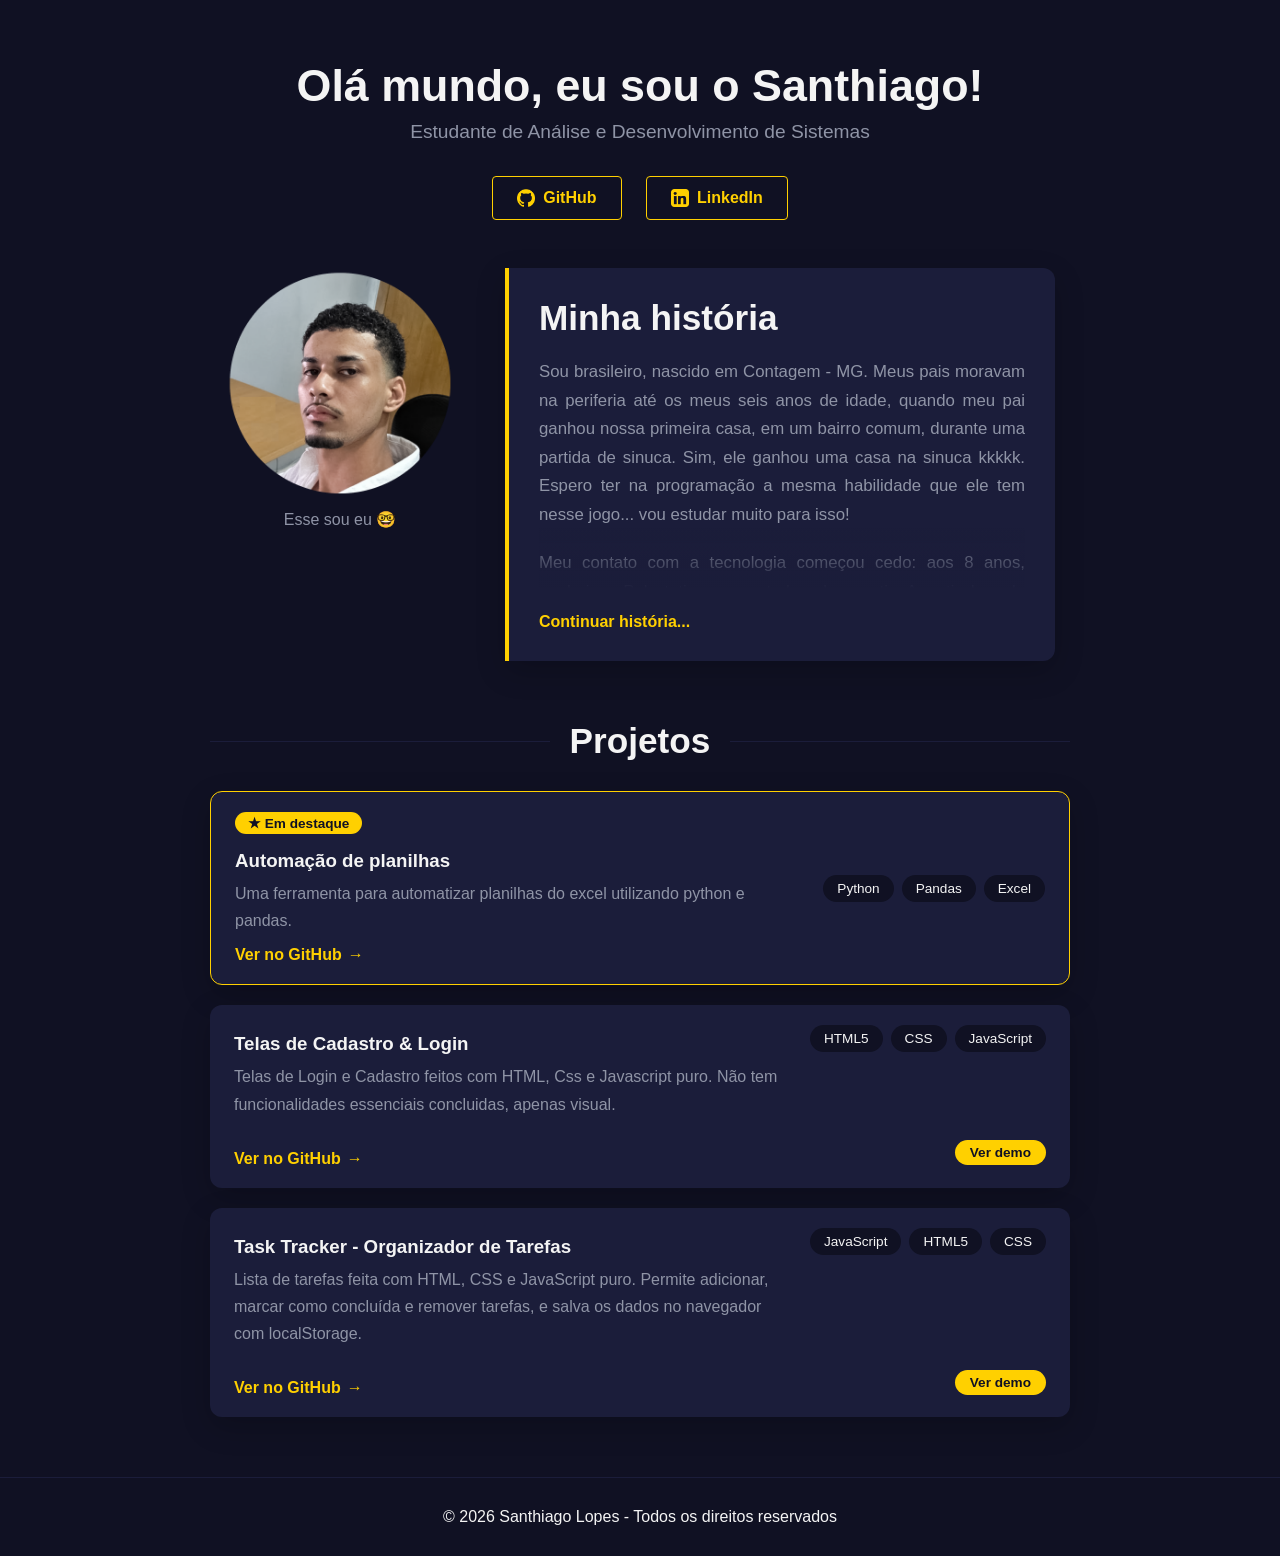
==== index.html @ 69c3c215 "Adição de mais um projeto : 'sistema de cadastro e login'" ====
<!DOCTYPE html>
<html lang="pt-BR">

<head>
  <meta charset="UTF-8">
  <meta name="viewport" content="width=device-width, initial-scale=1.0">
  <link rel="stylesheet" href="assets/css/reset.css">
  <link rel="stylesheet" href="assets/css/style.css">
  <title>Santi | Portfólio</title>
</head>

<body>
  <main>

    <section class="inicio">
      <h1>Olá mundo, eu sou o Santhiago!</h1>
      <p>Estudante de Análise e Desenvolvimento de Sistemas</p>

      <a href="https://github.com/santisantos13" target="_blank" rel="noopener noreferrer">
        <img src="assets/images/logo-github.png" alt="">
        GitHub
      </a>

      <a href="https://www.linkedin.com/in/santsantos/" target="_blank" rel="noopener noreferrer">
        <img src="assets/images/logo-linkedin.png" alt="">
        LinkedIn
      </a>
    </section>

    <section class="paginas">

      <div class="apresentacao revelar zoom">
        <img src="assets/images/foto-perfil.png" alt="Foto de Santhiago" id="foto-perfil">
        <p class="legenda">Esse sou eu 🤓</p>
      </div>

      <div class="historia revelar">
        <h2>Minha história</h2>

        <div class="conteudo-historia" id="conteudoHistoria">
          <p>
            Sou brasileiro, nascido em Contagem - MG. Meus pais moravam na periferia até os meus seis anos de idade,
            quando meu pai ganhou nossa primeira casa, em um bairro comum, durante uma partida de sinuca.
            Sim, ele ganhou uma casa na sinuca kkkkk.
            Espero ter na programação a mesma habilidade que ele tem nesse jogo... vou estudar muito para isso!
          </p>
          <p>
            Meu contato com a tecnologia começou cedo: aos 8 anos, ganhei um Polystation emprestado pelo meu tio.
            A partir daquele momento, os jogos passaram a fazer parte da minha vida, algo que continua até hoje.
          </p>
          <p>
            Aos 12 anos, em 2016, fui indicado para um curso profissionalizante na área de TI, com duração de dois anos.
            Durante o curso, tive um primeiro contato com HTML5, mas foi algo bem breve e não tive tempo de desenvolver
            muita coisa.
            Já no segundo e último ano, conheci o Photoshop e me apaixonei ainda mais pela tecnologia.
            Achava incrível a possibilidade de manipular imagens e transformar completamente uma fotografia.
          </p>
          <p>
            Naquela época, assim como já acontecia havia bastante tempo, nossa família não tinha condições financeiras
            de comprar eletrônicos para usar em casa. Isso acabou dificultando bastante a aplicação prática do que eu
            aprendia no curso, já que nem sempre tinha os recursos necessários para continuar estudando por conta
            própria.
          </p>
          <p>
            Apesar dessas dificuldades, consegui concluir o curso e recebi o certificado de "Profissional de TI".
            Entretanto, não costumo dar tanto peso a esse certificado, justamente porque, como mencionei,
            não tive a oportunidade de colocar em prática boa parte do que havia aprendido.
            Essa realidade permaneceu por pelo menos mais um ano, até 2019, quando completei 15 anos e entrei no ensino
            médio.
          </p>
          <p>
            Alguns meses depois de começar o primeiro ano do ensino médio, comecei a trabalhar em dois estabelecimentos
            do Sr. Maurício, que Deus o tenha: um restaurante e uma padaria, que pertencia ao filho dele.
            Minha rotina era bastante puxada: estudava pela manhã e, à tarde, trabalhava como garçom no restaurante.
            Quando o expediente terminava, seguia para a padaria, onde permanecia até as 21h30.
            Só então voltava para casa para descansar e me preparar para repetir toda aquela rotina no dia seguinte.
          </p>
          <p>
            Depois de ajudar com as contas de casa, guardava todo o dinheiro que sobrava com um objetivo em mente:
            conseguir comprar meu próprio computador. E foi assim, juntando um pouco de cada vez, que em janeiro de 2020
            finalmente consegui realizar esse objetivo. Lembro até hoje das configurações: era um Intel Core i5-2400,
            8 GB de RAM, sem placa de vídeo dedicada e com um HD SATA de apenas 80 GB.
            Pode parecer pouco, mas, para mim, aquilo era como estar no céu!
            Finalmente eu podia assistir a gameplays no YouTube e continuar aprendendo Photoshop,
            agora com a possibilidade de colocar em prática aquilo que tanto gostava.
          </p>
          <p>
            Durante a pandemia, os estabelecimentos onde eu trabalhava fecharam e, por isso, fiquei sem emprego.
            Foi um período bastante difícil financeiramente. Para continuar ajudando com as contas de casa,
            precisei procurar outras alternativas e comecei a fazer alguns bicos como ajudante de pedreiro.
          </p>
          <p>
            Com o fim da pandemia, estava desesperado para conseguir um emprego. Foi então que surgiu a oportunidade
            de trabalhar como Auxiliar de Logística em uma multinacional do setor de alimentos, fabricante de doces e
            biscoitos.
            Permaneci na empresa por aproximadamente dois anos e meio. Foi um período de muito aprendizado, tanto
            profissional
            quanto pessoal, mas também foi quando comecei a ter ainda mais certeza sobre o que realmente queria para
            minha vida:
            trabalhar com tecnologia.
          </p>
          <p>
            Percebi que não consigo ficar estagnado. Tenho a necessidade de estar sempre aprendendo algo novo,
            colocando em prática o que sei e, de alguma forma, compartilhando esse conhecimento com outras pessoas.
            Foi a partir dessa percepção que decidi começar a estudar programação e desenvolvimento de software.
          </p>
          <p>
            Até então, eu não tinha muitas opções. Precisava trabalhar para sobreviver e ajudar nas despesas de casa,
            o que acabava dificultando a possibilidade de dedicar tempo aos estudos e àquilo que realmente gostava.
            Felizmente, as coisas mudaram e hoje tenho mais flexibilidade para conciliar o trabalho com os estudos.
          </p>
          <p>
            Meu principal objetivo atualmente é conseguir ingressar na área de TI, principalmente como desenvolvedor.
            É algo pelo qual venho me esforçando bastante e que pretendo conquistar. Sei que ainda tenho muito a
            aprender,
            mas também sei que estou disposto a fazer o necessário para chegar lá.
          </p>

        </div>

        <button id="botaoExpandir" class="botao-expandir" aria-expanded="false">Continuar história...</button>
      </div>
    </section>

    <section class="projetos">
      <h2 class="titulo-projetos">Projetos</h2>

      <article class="projeto destaque">
        <div class="projeto-texto">
          <span class="selo"><strong>★ Em destaque</strong></span>
          <h3>Automação de planilhas</h3>
          <p>Uma ferramenta para automatizar planilhas do excel
            utilizando python e pandas.</p>
          <div class="projeto-links">
            <a class="botao" href="https://github.com/santisantos13/automacao-planilhas" target="_blank"
              rel="noopener noreferrer">Ver no GitHub</a>
          </div>
        </div>

        <ul class="tecnologias">
          <li>Python</li>
          <li>Pandas</li>
          <li>Excel</li>
        </ul>
      </article>

      <article class="projeto com-demo">
        <div class="projeto-texto">
          <h3>Telas de Cadastro & Login</h3>
          <p>Telas de Login e Cadastro feitos com HTML, Css e Javascript puro.
            Não tem funcionalidades essenciais concluidas, apenas visual.
          </p>
        </div>

        <ul class="tecnologias">
          <li>HTML5</li>
          <li>CSS</li>
          <li>JavaScript</li>
        </ul>

        <div class="projeto-links">
          <a class="botao" href="https://github.com/santisantos13/sistema-cadastro" target="_blank"
            rel="noopener noreferrer">Ver no GitHub</a>
        </div>

        <a class="botao sem-seta" href="https://santisantos13.github.io/sistema-cadastro/cadastro.html" target="_blank"
          rel="noopener noreferrer">Ver demo</a>
      </article>

      <article class="projeto com-demo">
        <div class="projeto-texto">
          <h3>Task Tracker - Organizador de Tarefas</h3>
          <p>Lista de tarefas feita com HTML, CSS e JavaScript puro. Permite adicionar, marcar como concluída e remover
            tarefas, e salva os dados no navegador com localStorage.</p>
        </div>

        <ul class="tecnologias">
          <li>JavaScript</li>
          <li>HTML5</li>
          <li>CSS</li>
        </ul>

        <div class="projeto-links">
          <a class="botao" href="https://github.com/santisantos13/task-tracker-js" target="_blank"
            rel="noopener noreferrer">Ver no GitHub</a>
        </div>

        <a class="botao sem-seta" href="https://santisantos13.github.io/task-tracker-js/" target="_blank"
          rel="noopener noreferrer">Ver demo</a>
      </article>

    </section>


  </main>
  <footer>
    <p>&copy; 2026 Santhiago Lopes - Todos os direitos reservados</p>
  </footer>

  <script src="assets/js/main.js"></script>
</body>

</html>
---- assets/css/style.css ----
/* Definição global das cores do site */
:root {
  --cor-fundo: #101123;
  --cor-card: #1b1d3a;
  --cor-texto-principal: #f4f4f4;
  --cor-texto-secundario: #8f94a6;
  --cor-destaque: #ffd000;
}

html {
  scroll-behavior: smooth;
}

body {
  background-color: var(--cor-fundo);
  color: var(--cor-texto-principal);
  font-family: 'Segoe UI', Tahoma, Geneva, Verdana, sans-serif;
}

/* --- Animação de entrada do topo (ao carregar a página) --- */
@keyframes entrada {
  from {
    opacity: 0;
    transform: translateY(20px);
  }

  to {
    opacity: 1;
    transform: none;
  }
}

@keyframes pulsar {

  0%,
  100% {
    transform: scale(1);
  }

  50% {
    transform: scale(1.06);
  }
}

/* --- Seção de Início (Topo) --- */
.inicio {
  text-align: center;
  padding: 60px 20px 40px 20px;
}

.inicio h1 {
  font-size: 2.8rem;
  margin-bottom: 10px;
  animation: entrada 0.8s ease backwards;
}

.inicio p {
  font-size: 1.2rem;
  color: var(--cor-texto-secundario);
  margin-bottom: 25px;
  animation: entrada 0.8s ease 0.15s backwards;
}

.inicio a {
  display: inline-flex;
  align-items: center;
  justify-content: center;
  gap: 8px;
  margin: 8px 10px;
  padding: 12px 24px;
  border: 1px solid var(--cor-destaque);
  border-radius: 4px;
  color: var(--cor-destaque);
  font-weight: bold;
  text-decoration: none;
  transition: all 0.3s ease;
  animation: entrada 0.8s ease 0.3s backwards;
}

.inicio a img {
  width: auto;
  height: 18px;
}

.inicio a:hover {
  transform: scale(1.05);
}

/* --- Seção de Apresentação (Meio) --- */
.paginas {
  display: flex;
  align-items: center;
  justify-content: center;
  gap: 50px;
  max-width: 900px;
  margin: 0 auto 60px auto;
  padding: 0 20px;
}

.apresentacao {
  display: flex;
  flex-direction: column;
  align-items: center;
  align-self: flex-start;
  position: sticky;
  top: 40px;
}

.apresentacao img {
  width: 230px;
  height: 230px;
  object-fit: cover;
  border-radius: 50%;
  transition: transform 0.3s ease;
}

.apresentacao img:hover {
  transform: scale(1.03);
}

.apresentacao .legenda {
  margin-top: 12px;
  font-size: 1rem;
  color: var(--cor-texto-secundario);
}

/* --- Bloco da História --- */
.historia {
  max-width: 550px;
  padding: 30px;
  background-color: var(--cor-card);
  border-left: 4px solid var(--cor-destaque);
  border-radius: 0 12px 12px 0;
  box-shadow: 0 10px 30px rgba(0, 0, 0, 0.2);
}

.historia h2 {
  margin: 0 0 20px 0;
  color: var(--cor-texto-principal);
  font-size: 2.2rem;
  text-align: left;
}

.historia p {
  margin-bottom: 20px;
  color: var(--cor-texto-secundario);
  font-size: 1.05rem;
  line-height: 1.7;
  text-align: justify;
}

.historia p:last-child {
  margin-bottom: 0;
}

.conteudo-historia {
  position: relative;
  max-height: 230px;
  overflow: hidden;
  transition: max-height 0.5s ease;
}

.conteudo-historia::after {
  content: '';
  position: absolute;
  bottom: 0;
  left: 0;
  width: 100%;
  height: 60px;
  background: linear-gradient(transparent, var(--cor-card));
  pointer-events: none;
  transition: opacity 0.3s ease;
}

.conteudo-historia.expandido::after {
  opacity: 0;
}

.botao-expandir {
  display: inline-block;
  margin-top: 10px;
  padding: 15px 0 0 0;
  background: none;
  border: none;
  color: var(--cor-destaque);
  font-family: inherit;
  font-size: 1rem;
  font-weight: bold;
  cursor: pointer;
  transition: color 0.2s;
}

.botao-expandir:hover {
  color: #fff;
  text-decoration: underline;
}

/* --- Seção Projetos --- */
.projetos {
  max-width: 900px;
  margin: 0 auto 60px auto;
  padding: 0 20px;
}

.titulo-projetos {
  display: flex;
  align-items: center;
  gap: 20px;
  margin-bottom: 30px;
  font-size: 2.2rem;
}

.titulo-projetos::before,
.titulo-projetos::after {
  content: '';
  flex: 1;
  height: 1px;
  background-color: var(--cor-card);
}

.projeto {
  display: flex;
  justify-content: space-between;
  align-items: center;
  gap: 24px;
  margin-bottom: 20px;
  padding: 20px 24px;
  background-color: var(--cor-card);
  border-radius: 12px;
  box-shadow: 0 10px 30px rgba(0, 0, 0, 0.2);
  transition: transform 0.3s ease, box-shadow 0.3s ease;
}

.projeto:hover {
  transform: translateY(-6px);
  box-shadow: 0 16px 40px rgba(0, 0, 0, 0.35);
}


.projeto.destaque {
  border: 1px solid var(--cor-destaque);

}

.projeto-links {
  display: flex;
  gap: 12px;
  margin-top: 12px;
}

.botao {
  font-weight: bold;
}

.selo {
  display: inline-block;
  margin-bottom: 8px;
  padding: 3px 13px;
  background-color: var(--cor-destaque);
  border-radius: 999px;
  color: var(--cor-fundo);
  font-size: 0.85rem;
  animation: pulsar 2.5s ease-in-out infinite;
}

.projeto-texto h3 {
  margin-top: 8px;
  color: var(--cor-texto-principal);
}

.projeto-texto {
  flex: 1;
  min-width: 0;
}

.projeto-texto p {
  margin-top: 8px;
  margin-bottom: 8px;
  color: var(--cor-texto-secundario);
  font-size: 1rem;
  line-height: 1.7;
  text-align: left;
}

.projeto a {
  color: var(--cor-destaque);
  text-decoration: none;
}

.projeto a:hover {
  text-decoration: overline;
}

.projeto a::after {
  content: "→";
  display: inline-block;
  margin-left: 6px;
  transition: transform 0.3s ease;
}

.projeto a:hover::after {
  transform: translateX(4px);
}

.projeto a.sem-seta {
  display: inline-block;
  padding: 5px 15px;
  background-color: var(--cor-destaque);
  border-radius: 999px;
  color: var(--cor-fundo);
  font-size: 0.85rem;
  transition: transform 0.3s ease;
}

.projeto a.sem-seta::after {
  content: none;
}

.projeto a.sem-seta:hover {
  transform: scale(1.05);
  text-decoration: none;
}

.projeto.com-demo {
  display: grid;
  grid-template-columns: 1fr auto;
  grid-template-areas:
    "texto tecnologias"
    "links demo";
  gap: 12px 24px;
  align-items: center;
}

.com-demo .projeto-texto {
  grid-area: texto;
}

.com-demo .tecnologias {
  grid-area: tecnologias;
  align-self: start;
}

.com-demo .projeto-links {
  grid-area: links;
}

.com-demo .sem-seta {
  grid-area: demo;
  justify-self: end;
}

.tecnologias {
  display: flex;
  flex-wrap: wrap;
  justify-content: flex-end;
  gap: 8px;
  flex-shrink: 0;
  max-width: 240px;
  margin: 0;
  padding: 0;
  list-style: none;
}

.tecnologias li {
  padding: 6px 14px;
  background-color: var(--cor-fundo);
  border-radius: 999px;
  font-size: 0.85rem;
  transition: transform 0.2s ease, color 0.2s ease;
}

.tecnologias li:hover {
  transform: translateY(-2px);
  color: var(--cor-destaque);
}

/* --- Animações ao rolar a página --- */
.revelar {
  opacity: 0;
  transform: translateY(40px);
  transition: opacity 0.8s ease, transform 0.8s ease;
}

.revelar.zoom {
  transform: scale(0.8);
}

.revelar.visivel {
  opacity: 1;
  transform: none;
}

/* --- Rodapé --- */
footer {
  text-align: center;
  padding: 30px 20px;
  border-top: 1px solid var(--cor-card);
}

/* --- Versão para celular --- */

@media (max-width: 768px) {
  .paginas {
    flex-direction: column;
    gap: 30px;
  }

  .apresentacao {
    position: static;
    align-self: center;
  }

  .historia {
    width: 100%;
    padding: 20px;
  }

  .historia p {
    text-align: left;
  }

  .projeto {
    flex-direction: column;
    align-items: flex-start;
    gap: 16px;
  }

  .projeto-texto {
    width: 100%;
  }

  .projeto.com-demo {
    grid-template-columns: 1fr auto;
    grid-template-areas:
      "texto texto"
      "links demo"
      "tecnologias tecnologias";
    align-items: center;
    gap: 16px 8px;
  }

  .com-demo .projeto-links {
    margin-top: 0;
    justify-self: flex-start;
  }

  .com-demo .sem-seta {
    align-self: center;
    justify-self: flex-end;
    white-space: nowrap;
  }

  .tecnologias {
    margin-top: 0;
    max-width: none;
    justify-content: flex-start;
  }
}
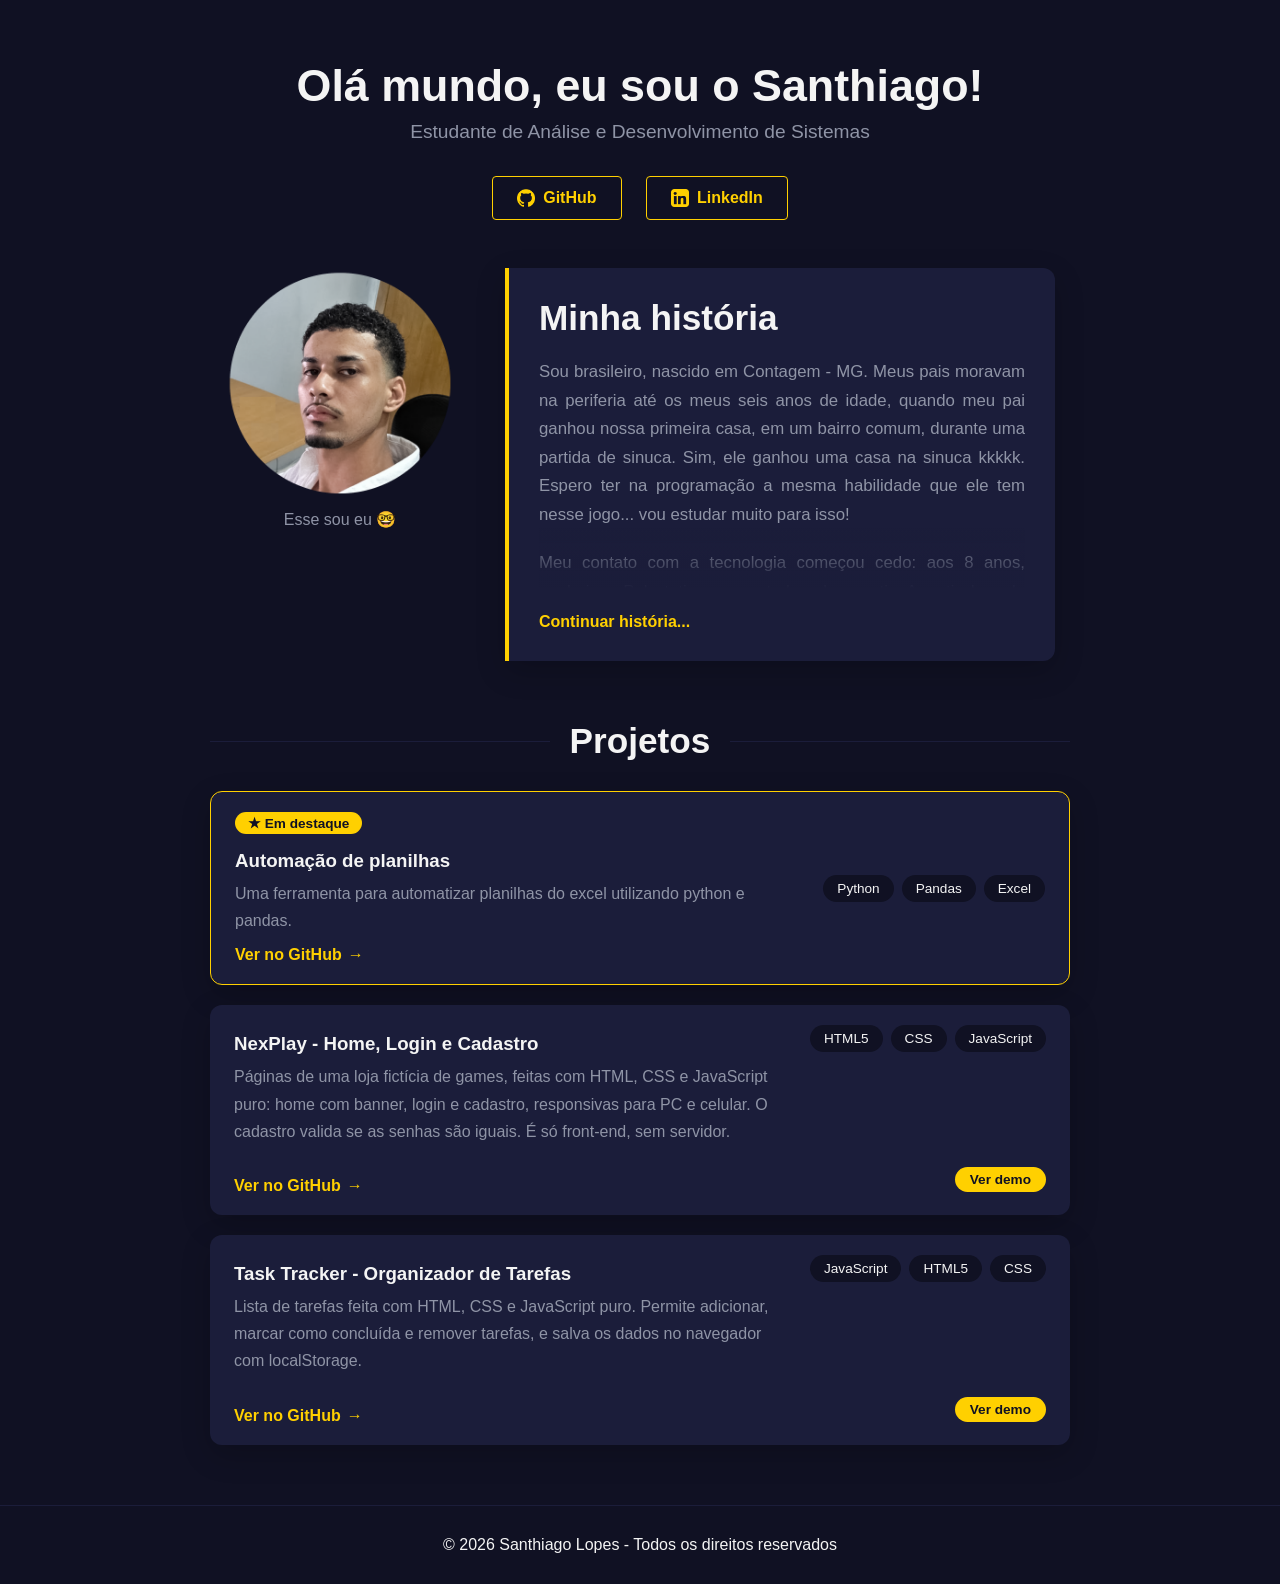
==== commit c02c43b8: "alteração de descrição do projeto nexplay" ====
--- a/index.html
+++ b/index.html
@@ -146,10 +146,10 @@
 
       <article class="projeto com-demo">
         <div class="projeto-texto">
-          <h3>Telas de Cadastro & Login</h3>
-          <p>Telas de Login e Cadastro feitos com HTML, Css e Javascript puro.
-            Não tem funcionalidades essenciais concluidas, apenas visual.
-          </p>
+          <h3>NexPlay - Home, Login e Cadastro</h3>
+          <p>Páginas de uma loja fictícia de games, feitas com HTML, CSS e JavaScript puro: home com banner, login e
+            cadastro, responsivas para PC e celular. O cadastro valida se as senhas são iguais. É só front-end, sem
+            servidor.</p>
         </div>
 
         <ul class="tecnologias">
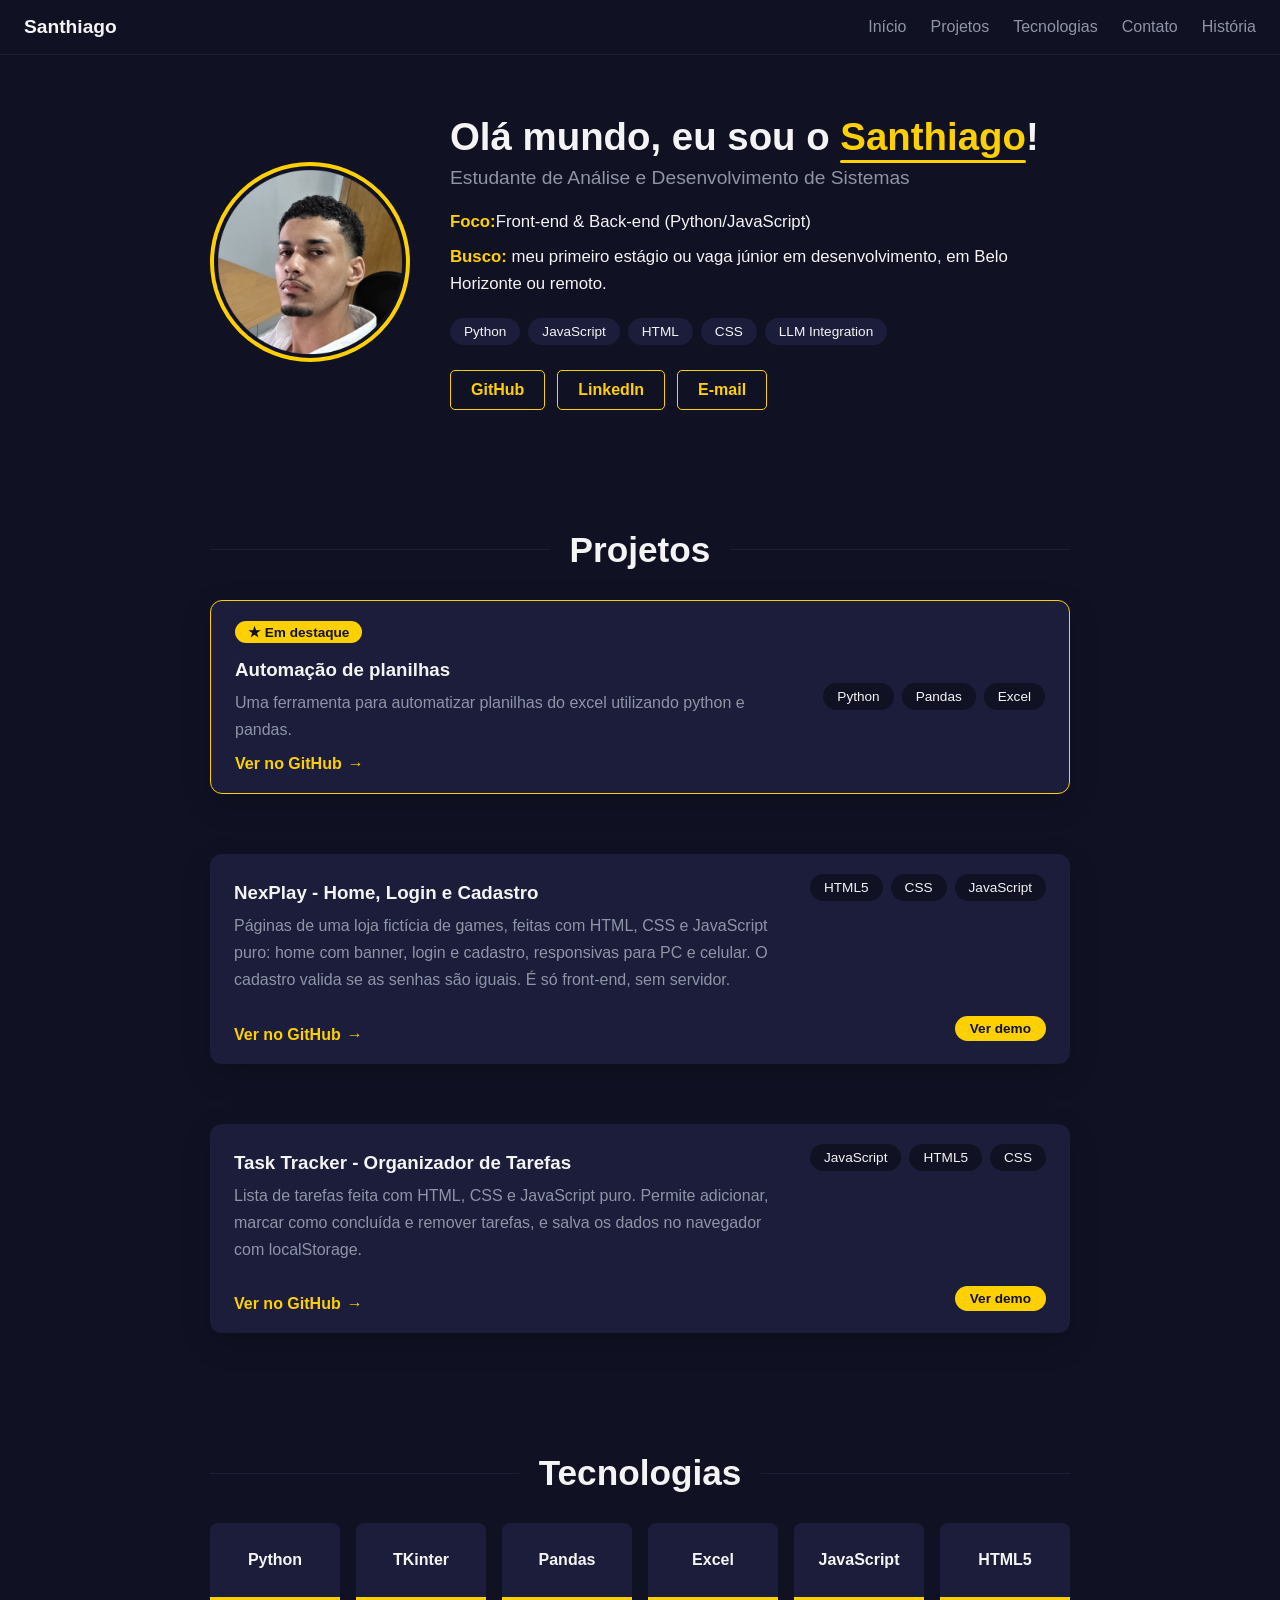
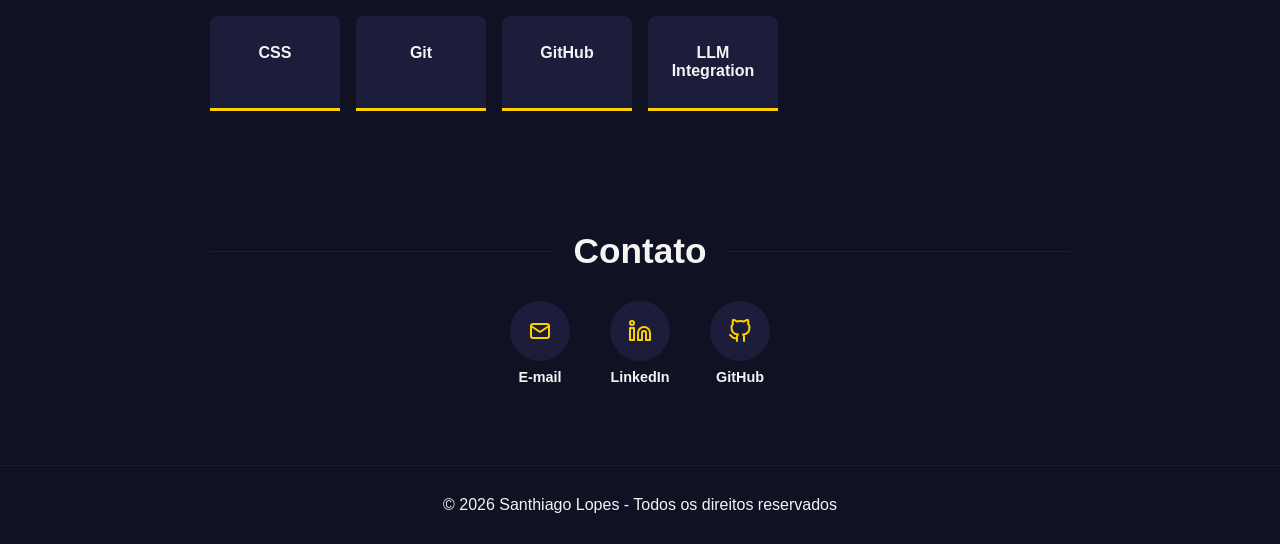
==== commit 33adca6f: "Nova organização" ====
--- a/index.html
+++ b/index.html
@@ -10,189 +10,196 @@
 </head>
 
 <body>
+
+  <header class="menu">
+    <a href="#inicio" class="menu-logo">Santhiago</a>
+
+    <nav class="menu-links">
+      <a href="#inicio">Início</a>
+      <a href="#projetos">Projetos</a>
+      <a href="#tecnologias">Tecnologias</a>
+      <a href="#contato">Contato</a>
+      <a href="historia.html">História</a>
+    </nav>
+  </header>
+
   <main>
 
-    <section class="inicio">
-      <h1>Olá mundo, eu sou o Santhiago!</h1>
-      <p>Estudante de Análise e Desenvolvimento de Sistemas</p>
-
-      <a href="https://github.com/santisantos13" target="_blank" rel="noopener noreferrer">
-        <img src="assets/images/logo-github.png" alt="">
-        GitHub
-      </a>
-
-      <a href="https://www.linkedin.com/in/santsantos/" target="_blank" rel="noopener noreferrer">
-        <img src="assets/images/logo-linkedin.png" alt="">
-        LinkedIn
-      </a>
-    </section>
-
-    <section class="paginas">
-
-      <div class="apresentacao revelar zoom">
-        <img src="assets/images/foto-perfil.png" alt="Foto de Santhiago" id="foto-perfil">
-        <p class="legenda">Esse sou eu 🤓</p>
-      </div>
-
-      <div class="historia revelar">
-        <h2>Minha história</h2>
-
-        <div class="conteudo-historia" id="conteudoHistoria">
-          <p>
-            Sou brasileiro, nascido em Contagem - MG. Meus pais moravam na periferia até os meus seis anos de idade,
-            quando meu pai ganhou nossa primeira casa, em um bairro comum, durante uma partida de sinuca.
-            Sim, ele ganhou uma casa na sinuca kkkkk.
-            Espero ter na programação a mesma habilidade que ele tem nesse jogo... vou estudar muito para isso!
-          </p>
-          <p>
-            Meu contato com a tecnologia começou cedo: aos 8 anos, ganhei um Polystation emprestado pelo meu tio.
-            A partir daquele momento, os jogos passaram a fazer parte da minha vida, algo que continua até hoje.
-          </p>
-          <p>
-            Aos 12 anos, em 2016, fui indicado para um curso profissionalizante na área de TI, com duração de dois anos.
-            Durante o curso, tive um primeiro contato com HTML5, mas foi algo bem breve e não tive tempo de desenvolver
-            muita coisa.
-            Já no segundo e último ano, conheci o Photoshop e me apaixonei ainda mais pela tecnologia.
-            Achava incrível a possibilidade de manipular imagens e transformar completamente uma fotografia.
-          </p>
-          <p>
-            Naquela época, assim como já acontecia havia bastante tempo, nossa família não tinha condições financeiras
-            de comprar eletrônicos para usar em casa. Isso acabou dificultando bastante a aplicação prática do que eu
-            aprendia no curso, já que nem sempre tinha os recursos necessários para continuar estudando por conta
-            própria.
-          </p>
-          <p>
-            Apesar dessas dificuldades, consegui concluir o curso e recebi o certificado de "Profissional de TI".
-            Entretanto, não costumo dar tanto peso a esse certificado, justamente porque, como mencionei,
-            não tive a oportunidade de colocar em prática boa parte do que havia aprendido.
-            Essa realidade permaneceu por pelo menos mais um ano, até 2019, quando completei 15 anos e entrei no ensino
-            médio.
-          </p>
-          <p>
-            Alguns meses depois de começar o primeiro ano do ensino médio, comecei a trabalhar em dois estabelecimentos
-            do Sr. Maurício, que Deus o tenha: um restaurante e uma padaria, que pertencia ao filho dele.
-            Minha rotina era bastante puxada: estudava pela manhã e, à tarde, trabalhava como garçom no restaurante.
-            Quando o expediente terminava, seguia para a padaria, onde permanecia até as 21h30.
-            Só então voltava para casa para descansar e me preparar para repetir toda aquela rotina no dia seguinte.
-          </p>
-          <p>
-            Depois de ajudar com as contas de casa, guardava todo o dinheiro que sobrava com um objetivo em mente:
-            conseguir comprar meu próprio computador. E foi assim, juntando um pouco de cada vez, que em janeiro de 2020
-            finalmente consegui realizar esse objetivo. Lembro até hoje das configurações: era um Intel Core i5-2400,
-            8 GB de RAM, sem placa de vídeo dedicada e com um HD SATA de apenas 80 GB.
-            Pode parecer pouco, mas, para mim, aquilo era como estar no céu!
-            Finalmente eu podia assistir a gameplays no YouTube e continuar aprendendo Photoshop,
-            agora com a possibilidade de colocar em prática aquilo que tanto gostava.
-          </p>
-          <p>
-            Durante a pandemia, os estabelecimentos onde eu trabalhava fecharam e, por isso, fiquei sem emprego.
-            Foi um período bastante difícil financeiramente. Para continuar ajudando com as contas de casa,
-            precisei procurar outras alternativas e comecei a fazer alguns bicos como ajudante de pedreiro.
-          </p>
-          <p>
-            Com o fim da pandemia, estava desesperado para conseguir um emprego. Foi então que surgiu a oportunidade
-            de trabalhar como Auxiliar de Logística em uma multinacional do setor de alimentos, fabricante de doces e
-            biscoitos.
-            Permaneci na empresa por aproximadamente dois anos e meio. Foi um período de muito aprendizado, tanto
-            profissional
-            quanto pessoal, mas também foi quando comecei a ter ainda mais certeza sobre o que realmente queria para
-            minha vida:
-            trabalhar com tecnologia.
-          </p>
-          <p>
-            Percebi que não consigo ficar estagnado. Tenho a necessidade de estar sempre aprendendo algo novo,
-            colocando em prática o que sei e, de alguma forma, compartilhando esse conhecimento com outras pessoas.
-            Foi a partir dessa percepção que decidi começar a estudar programação e desenvolvimento de software.
-          </p>
-          <p>
-            Até então, eu não tinha muitas opções. Precisava trabalhar para sobreviver e ajudar nas despesas de casa,
-            o que acabava dificultando a possibilidade de dedicar tempo aos estudos e àquilo que realmente gostava.
-            Felizmente, as coisas mudaram e hoje tenho mais flexibilidade para conciliar o trabalho com os estudos.
-          </p>
-          <p>
-            Meu principal objetivo atualmente é conseguir ingressar na área de TI, principalmente como desenvolvedor.
-            É algo pelo qual venho me esforçando bastante e que pretendo conquistar. Sei que ainda tenho muito a
-            aprender,
-            mas também sei que estou disposto a fazer o necessário para chegar lá.
-          </p>
-
+    <section id="inicio" class="topo">
+      <img src="assets/images/foto-perfil.png" alt="Foto de Santhiago" class="topo-foto">
+
+      <div class="topo-texto">
+        <h1>Olá mundo, eu sou o <span class="nome">Santhiago</span>!</h1>
+        <p class="topo-subtitulo">Estudante de Análise e Desenvolvimento de Sistemas</p>
+
+        <div class="topo-resumo">
+          <p><strong>Foco:</strong>Front-end & Back-end (Python/JavaScript)</p>
+          <p><strong>Busco:</strong> meu primeiro estágio ou vaga júnior em desenvolvimento, em Belo Horizonte ou
+            remoto.</p>
         </div>
 
-        <button id="botaoExpandir" class="botao-expandir" aria-expanded="false">Continuar história...</button>
-      </div>
-    </section>
-
-    <section class="projetos">
-      <h2 class="titulo-projetos">Projetos</h2>
-
-      <article class="projeto destaque">
-        <div class="projeto-texto">
-          <span class="selo"><strong>★ Em destaque</strong></span>
-          <h3>Automação de planilhas</h3>
-          <p>Uma ferramenta para automatizar planilhas do excel
-            utilizando python e pandas.</p>
+        <ul class="topo-habilidades">
+          <li>Python</li>
+          <li>JavaScript</li>
+          <li>HTML</li>
+          <li>CSS</li>
+          <li>LLM Integration</li>
+        </ul>
+
+        <div class="topo-botoes">
+          <a href="https://github.com/santisantos13" class="topo-botao" target="_blank" rel="noopener">GitHub</a>
+          <a href="https://www.linkedin.com/in/santsantos" class="topo-botao" target="_blank"
+            rel="noopener">LinkedIn</a>
+          <a href="mailto:santiagosantos2021@gmail.com" class="topo-botao">E-mail</a>
+        </div>
+      </div>
+    </section>
+
+    <!-- PROJETOS -->
+    <section id="projetos" class="projetos">
+      <h2 class="titulo-projetos revelar">Projetos</h2>
+
+      <div class="revelar">
+        <article class="projeto destaque">
+          <div class="projeto-texto">
+            <span class="selo"><strong>★ Em destaque</strong></span>
+            <h3>Automação de planilhas</h3>
+            <p>Uma ferramenta para automatizar planilhas do excel
+              utilizando python e pandas.</p>
+            <div class="projeto-links">
+              <a class="botao" href="https://github.com/santisantos13/automacao-planilhas" target="_blank"
+                rel="noopener noreferrer">Ver no GitHub</a>
+            </div>
+          </div>
+
+          <ul class="tecnologias">
+            <li>Python</li>
+            <li>Pandas</li>
+            <li>Excel</li>
+          </ul>
+        </article>
+      </div>
+
+      <div class="revelar">
+        <article class="projeto com-demo">
+          <div class="projeto-texto">
+            <h3>NexPlay - Home, Login e Cadastro</h3>
+            <p>Páginas de uma loja fictícia de games, feitas com HTML, CSS e JavaScript puro: home com banner, login e
+              cadastro, responsivas para PC e celular. O cadastro valida se as senhas são iguais. É só front-end, sem
+              servidor.</p>
+          </div>
+
+          <ul class="tecnologias">
+            <li>HTML5</li>
+            <li>CSS</li>
+            <li>JavaScript</li>
+          </ul>
+
           <div class="projeto-links">
-            <a class="botao" href="https://github.com/santisantos13/automacao-planilhas" target="_blank"
+            <a class="botao" href="https://github.com/santisantos13/sistema-cadastro" target="_blank"
               rel="noopener noreferrer">Ver no GitHub</a>
           </div>
-        </div>
-
-        <ul class="tecnologias">
-          <li>Python</li>
-          <li>Pandas</li>
-          <li>Excel</li>
-        </ul>
-      </article>
-
-      <article class="projeto com-demo">
-        <div class="projeto-texto">
-          <h3>NexPlay - Home, Login e Cadastro</h3>
-          <p>Páginas de uma loja fictícia de games, feitas com HTML, CSS e JavaScript puro: home com banner, login e
-            cadastro, responsivas para PC e celular. O cadastro valida se as senhas são iguais. É só front-end, sem
-            servidor.</p>
-        </div>
-
-        <ul class="tecnologias">
-          <li>HTML5</li>
-          <li>CSS</li>
-          <li>JavaScript</li>
-        </ul>
-
-        <div class="projeto-links">
-          <a class="botao" href="https://github.com/santisantos13/sistema-cadastro" target="_blank"
-            rel="noopener noreferrer">Ver no GitHub</a>
-        </div>
-
-        <a class="botao sem-seta" href="https://santisantos13.github.io/sistema-cadastro/cadastro.html" target="_blank"
-          rel="noopener noreferrer">Ver demo</a>
-      </article>
-
-      <article class="projeto com-demo">
-        <div class="projeto-texto">
-          <h3>Task Tracker - Organizador de Tarefas</h3>
-          <p>Lista de tarefas feita com HTML, CSS e JavaScript puro. Permite adicionar, marcar como concluída e remover
-            tarefas, e salva os dados no navegador com localStorage.</p>
-        </div>
-
-        <ul class="tecnologias">
-          <li>JavaScript</li>
-          <li>HTML5</li>
-          <li>CSS</li>
-        </ul>
-
-        <div class="projeto-links">
-          <a class="botao" href="https://github.com/santisantos13/task-tracker-js" target="_blank"
-            rel="noopener noreferrer">Ver no GitHub</a>
-        </div>
-
-        <a class="botao sem-seta" href="https://santisantos13.github.io/task-tracker-js/" target="_blank"
-          rel="noopener noreferrer">Ver demo</a>
-      </article>
-
-    </section>
-
+
+          <a class="botao sem-seta" href="https://santisantos13.github.io/sistema-cadastro/cadastro.html"
+            target="_blank" rel="noopener noreferrer">Ver demo</a>
+        </article>
+      </div>
+
+      <div class="revelar">
+        <article class="projeto com-demo">
+          <div class="projeto-texto">
+            <h3>Task Tracker - Organizador de Tarefas</h3>
+            <p>Lista de tarefas feita com HTML, CSS e JavaScript puro. Permite adicionar, marcar como concluída e
+              remover tarefas, e salva os dados no navegador com localStorage.</p>
+          </div>
+
+          <ul class="tecnologias">
+            <li>JavaScript</li>
+            <li>HTML5</li>
+            <li>CSS</li>
+          </ul>
+
+          <div class="projeto-links">
+            <a class="botao" href="https://github.com/santisantos13/task-tracker-js" target="_blank"
+              rel="noopener noreferrer">Ver no GitHub</a>
+          </div>
+
+          <a class="botao sem-seta" href="https://santisantos13.github.io/task-tracker-js/" target="_blank"
+            rel="noopener noreferrer">Ver demo</a>
+        </article>
+      </div>
+
+    </section>
+
+    <!-- TECNOLOGIAS -->
+    <section id="tecnologias" class="secao-tecnologias">
+      <h2 class="titulo-secao revelar">Tecnologias</h2>
+
+      <ul class="tec-grade revelar">
+        <li>Python</li>
+        <li>TKinter</li>
+        <li>Pandas</li>
+        <li>Excel</li>
+        <li>JavaScript</li>
+        <li>HTML5</li>
+        <li>CSS</li>
+        <li>Git</li>
+        <li>GitHub</li>
+        <li>LLM Integration</li>
+
+      </ul>
+    </section>
+
+    <!-- CONTATO -->
+    <section id="contato" class="secao-contato">
+      <h2 class="titulo-secao revelar">Contato</h2>
+
+      <ul class="contato-lista revelar">
+        <li>
+          <a href="mailto:santiagosantos2021@gmail.com" class="contato-item">
+            <span class="contato-icone">
+              <svg viewBox="0 0 24 24" fill="none" stroke="currentColor" stroke-width="2" stroke-linecap="round"
+                stroke-linejoin="round" aria-hidden="true">
+                <rect x="3" y="5" width="18" height="14" rx="2"></rect>
+                <path d="M3 7l9 6 9-6"></path>
+              </svg>
+            </span>
+            <strong>E-mail</strong>
+          </a>
+        </li>
+
+        <li>
+          <a href="https://www.linkedin.com/in/santsantos" class="contato-item" target="_blank" rel="noopener">
+            <span class="contato-icone">
+              <svg viewBox="0 0 24 24" fill="none" stroke="currentColor" stroke-width="2" stroke-linecap="round"
+                stroke-linejoin="round" aria-hidden="true">
+                <path d="M16 8a6 6 0 0 1 6 6v7h-4v-7a2 2 0 0 0-2-2 2 2 0 0 0-2 2v7h-4v-7a6 6 0 0 1 6-6z"></path>
+                <rect x="2" y="9" width="4" height="12"></rect>
+                <circle cx="4" cy="4" r="2"></circle>
+              </svg>
+            </span>
+            <strong>LinkedIn</strong>
+          </a>
+        </li>
+
+        <li>
+          <a href="https://github.com/santisantos13" class="contato-item" target="_blank" rel="noopener">
+            <span class="contato-icone">
+              <svg viewBox="0 0 24 24" fill="none" stroke="currentColor" stroke-width="2" stroke-linecap="round"
+                stroke-linejoin="round" aria-hidden="true">
+                <path
+                  d="M9 19c-5 1.5-5-2.5-7-3m14 6v-3.87a3.37 3.37 0 0 0-.94-2.61c3.14-.35 6.44-1.54 6.44-7A5.44 5.44 0 0 0 20 4.77 5.07 5.07 0 0 0 19.91 1S18.73.65 16 2.48a13.38 13.38 0 0 0-7 0C6.27.65 5.09 1 5.09 1A5.07 5.07 0 0 0 5 4.77a5.44 5.44 0 0 0-1.5 3.78c0 5.42 3.3 6.61 6.44 7A3.37 3.37 0 0 0 9 18.13V22">
+                </path>
+              </svg>
+            </span>
+            <strong>GitHub</strong>
+          </a>
+        </li>
+      </ul>
+    </section>
 
   </main>
+
   <footer>
     <p>&copy; 2026 Santhiago Lopes - Todos os direitos reservados</p>
   </footer>
--- a/assets/css/style.css
+++ b/assets/css/style.css
@@ -1,4 +1,6 @@
-/* Definição global das cores do site */
+/* ==========================================================
+   CORES E BASE
+   ========================================================== */
 :root {
   --cor-fundo: #101123;
   --cor-card: #1b1d3a;
@@ -17,7 +19,9 @@
   font-family: 'Segoe UI', Tahoma, Geneva, Verdana, sans-serif;
 }
 
-/* --- Animação de entrada do topo (ao carregar a página) --- */
+/* ==========================================================
+   ANIMAÇÕES (keyframes)
+   ========================================================== */
 @keyframes entrada {
   from {
     opacity: 0;
@@ -30,6 +34,28 @@
   }
 }
 
+@keyframes zoom-entrada {
+  from {
+    opacity: 0;
+    transform: scale(0.8);
+  }
+
+  to {
+    opacity: 1;
+    transform: none;
+  }
+}
+
+@keyframes sublinhar {
+  from {
+    transform: scaleX(0);
+  }
+
+  to {
+    transform: scaleX(1);
+  }
+}
+
 @keyframes pulsar {
 
   0%,
@@ -42,167 +68,196 @@
   }
 }
 
-/* --- Seção de Início (Topo) --- */
-.inicio {
-  text-align: center;
-  padding: 60px 20px 40px 20px;
-}
-
-.inicio h1 {
-  font-size: 2.8rem;
-  margin-bottom: 10px;
+/* ==========================================================
+   MENU
+   ========================================================== */
+.menu {
+  position: sticky;
+  top: 0;
+  z-index: 10;
+  display: flex;
+  align-items: center;
+  justify-content: space-between;
+  padding: 16px 24px;
+  background-color: var(--cor-fundo);
+  border-bottom: 1px solid var(--cor-card);
+}
+
+.menu-logo {
+  color: var(--cor-texto-principal);
+  font-size: 1.2rem;
+  font-weight: bold;
+  text-decoration: none;
+}
+
+.menu-links {
+  display: flex;
+  gap: 24px;
+}
+
+.menu-links a {
+  color: var(--cor-texto-secundario);
+  text-decoration: none;
+  transition: color 0.2s ease;
+}
+
+.menu-links a:hover {
+  color: var(--cor-destaque);
+}
+
+/* Faz a rolagem parar antes do menu cobrir o título da seção */
+section[id] {
+  scroll-margin-top: 80px;
+}
+
+@media (max-width: 768px) {
+  .menu {
+    justify-content: center;
+    padding: 12px 16px;
+  }
+
+  .menu-logo {
+    display: none;
+  }
+
+  .menu-links {
+    gap: 12px;
+    font-size: 0.85rem;
+  }
+}
+
+/* ==========================================================
+   TOPO
+   ========================================================== */
+.topo {
+  display: flex;
+  align-items: center;
+  gap: 40px;
+  max-width: 900px;
+  margin: 60px auto 120px;
+  padding: 0 20px;
+}
+
+.topo-foto {
+  width: 200px;
+  height: 200px;
+  border: 4px solid var(--cor-destaque);
+  border-radius: 50%;
+  object-fit: cover;
+  transition: transform 0.3s ease;
+  animation: zoom-entrada 0.8s ease backwards;
+}
+
+.topo-foto:hover {
+  transform: scale(1.03);
+}
+
+.topo-texto h1 {
+  margin: 0 0 8px;
+  font-size: 2.4rem;
+  color: var(--cor-texto-principal);
   animation: entrada 0.8s ease backwards;
 }
 
-.inicio p {
+.nome {
+  position: relative;
+  display: inline-block;
+  color: var(--cor-destaque);
+}
+
+.nome::after {
+  content: '';
+  position: absolute;
+  left: 0;
+  bottom: -4px;
+  width: 100%;
+  height: 3px;
+  background-color: var(--cor-destaque);
+  border-radius: 2px;
+  transform-origin: left;
+  animation: sublinhar 0.8s ease 0.8s backwards;
+}
+
+.topo-subtitulo {
+  margin: 0 0 20px;
   font-size: 1.2rem;
   color: var(--cor-texto-secundario);
-  margin-bottom: 25px;
-  animation: entrada 0.8s ease 0.15s backwards;
-}
-
-.inicio a {
-  display: inline-flex;
-  align-items: center;
-  justify-content: center;
+}
+
+.topo-resumo {
+  margin: 0 0 20px;
+}
+
+.topo-resumo p {
+  margin: 0 0 8px;
+  font-size: 1.05rem;
+  line-height: 1.6;
+  color: var(--cor-texto-principal);
+}
+
+.topo-resumo strong {
+  color: var(--cor-destaque);
+}
+
+.topo-habilidades {
+  list-style: none;
+  margin: 0 0 25px;
+  padding: 0;
+  display: flex;
+  flex-wrap: wrap;
   gap: 8px;
-  margin: 8px 10px;
-  padding: 12px 24px;
+}
+
+.topo-habilidades li {
+  background-color: var(--cor-card);
+  color: var(--cor-texto-principal);
+  font-size: 0.85rem;
+  padding: 6px 14px;
+  border-radius: 999px;
+}
+
+.topo-botoes {
+  display: flex;
+  flex-wrap: wrap;
+  gap: 12px;
+}
+
+.topo-botao {
+  color: var(--cor-destaque);
   border: 1px solid var(--cor-destaque);
-  border-radius: 4px;
-  color: var(--cor-destaque);
+  padding: 10px 20px;
+  border-radius: 5px;
+  text-decoration: none;
   font-weight: bold;
-  text-decoration: none;
-  transition: all 0.3s ease;
-  animation: entrada 0.8s ease 0.3s backwards;
-}
-
-.inicio a img {
-  width: auto;
-  height: 18px;
-}
-
-.inicio a:hover {
+  transition: background-color 0.2s ease, transform 0.3s ease;
+}
+
+.topo-botao:hover {
+  background-color: rgba(255, 208, 0, 0.1);
   transform: scale(1.05);
 }
 
-/* --- Seção de Apresentação (Meio) --- */
-.paginas {
-  display: flex;
-  align-items: center;
-  justify-content: center;
-  gap: 50px;
-  max-width: 900px;
-  margin: 0 auto 60px auto;
-  padding: 0 20px;
-}
-
-.apresentacao {
-  display: flex;
-  flex-direction: column;
-  align-items: center;
-  align-self: flex-start;
-  position: sticky;
-  top: 40px;
-}
-
-.apresentacao img {
-  width: 230px;
-  height: 230px;
-  object-fit: cover;
-  border-radius: 50%;
-  transition: transform 0.3s ease;
-}
-
-.apresentacao img:hover {
-  transform: scale(1.03);
-}
-
-.apresentacao .legenda {
-  margin-top: 12px;
-  font-size: 1rem;
-  color: var(--cor-texto-secundario);
-}
-
-/* --- Bloco da História --- */
-.historia {
-  max-width: 550px;
-  padding: 30px;
-  background-color: var(--cor-card);
-  border-left: 4px solid var(--cor-destaque);
-  border-radius: 0 12px 12px 0;
-  box-shadow: 0 10px 30px rgba(0, 0, 0, 0.2);
-}
-
-.historia h2 {
-  margin: 0 0 20px 0;
-  color: var(--cor-texto-principal);
-  font-size: 2.2rem;
-  text-align: left;
-}
-
-.historia p {
-  margin-bottom: 20px;
-  color: var(--cor-texto-secundario);
-  font-size: 1.05rem;
-  line-height: 1.7;
-  text-align: justify;
-}
-
-.historia p:last-child {
-  margin-bottom: 0;
-}
-
-.conteudo-historia {
-  position: relative;
-  max-height: 230px;
-  overflow: hidden;
-  transition: max-height 0.5s ease;
-}
-
-.conteudo-historia::after {
-  content: '';
-  position: absolute;
-  bottom: 0;
-  left: 0;
-  width: 100%;
-  height: 60px;
-  background: linear-gradient(transparent, var(--cor-card));
-  pointer-events: none;
-  transition: opacity 0.3s ease;
-}
-
-.conteudo-historia.expandido::after {
-  opacity: 0;
-}
-
-.botao-expandir {
-  display: inline-block;
-  margin-top: 10px;
-  padding: 15px 0 0 0;
-  background: none;
-  border: none;
-  color: var(--cor-destaque);
-  font-family: inherit;
-  font-size: 1rem;
-  font-weight: bold;
-  cursor: pointer;
-  transition: color 0.2s;
-}
-
-.botao-expandir:hover {
-  color: #fff;
-  text-decoration: underline;
-}
-
-/* --- Seção Projetos --- */
-.projetos {
-  max-width: 900px;
-  margin: 0 auto 60px auto;
-  padding: 0 20px;
-}
-
-.titulo-projetos {
+@media (max-width: 768px) {
+  .topo {
+    flex-direction: column;
+    text-align: center;
+  }
+
+  .topo-texto h1 {
+    font-size: 2rem;
+  }
+
+  .topo-habilidades,
+  .topo-botoes {
+    justify-content: center;
+  }
+}
+
+/* ==========================================================
+   TÍTULO DE SEÇÃO (com as linhas dos lados)
+   ========================================================== */
+.titulo-projetos,
+.titulo-secao {
   display: flex;
   align-items: center;
   gap: 20px;
@@ -211,19 +266,30 @@
 }
 
 .titulo-projetos::before,
-.titulo-projetos::after {
+.titulo-projetos::after,
+.titulo-secao::before,
+.titulo-secao::after {
   content: '';
   flex: 1;
   height: 1px;
   background-color: var(--cor-card);
 }
 
+/* ==========================================================
+   PROJETOS
+   ========================================================== */
+.projetos {
+  max-width: 900px;
+  margin: 0 auto 120px auto;
+  padding: 0 20px;
+}
+
 .projeto {
   display: flex;
   justify-content: space-between;
   align-items: center;
   gap: 24px;
-  margin-bottom: 20px;
+  margin-bottom: 60px;
   padding: 20px 24px;
   background-color: var(--cor-card);
   border-radius: 12px;
@@ -236,10 +302,8 @@
   box-shadow: 0 16px 40px rgba(0, 0, 0, 0.35);
 }
 
-
 .projeto.destaque {
   border: 1px solid var(--cor-destaque);
-
 }
 
 .projeto-links {
@@ -263,14 +327,14 @@
   animation: pulsar 2.5s ease-in-out infinite;
 }
 
+.projeto-texto {
+  flex: 1;
+  min-width: 0;
+}
+
 .projeto-texto h3 {
   margin-top: 8px;
   color: var(--cor-texto-principal);
-}
-
-.projeto-texto {
-  flex: 1;
-  min-width: 0;
 }
 
 .projeto-texto p {
@@ -349,6 +413,7 @@
   justify-self: end;
 }
 
+/* Etiquetas de tecnologia dentro dos cards de projeto */
 .tecnologias {
   display: flex;
   flex-wrap: wrap;
@@ -374,51 +439,7 @@
   color: var(--cor-destaque);
 }
 
-/* --- Animações ao rolar a página --- */
-.revelar {
-  opacity: 0;
-  transform: translateY(40px);
-  transition: opacity 0.8s ease, transform 0.8s ease;
-}
-
-.revelar.zoom {
-  transform: scale(0.8);
-}
-
-.revelar.visivel {
-  opacity: 1;
-  transform: none;
-}
-
-/* --- Rodapé --- */
-footer {
-  text-align: center;
-  padding: 30px 20px;
-  border-top: 1px solid var(--cor-card);
-}
-
-/* --- Versão para celular --- */
-
 @media (max-width: 768px) {
-  .paginas {
-    flex-direction: column;
-    gap: 30px;
-  }
-
-  .apresentacao {
-    position: static;
-    align-self: center;
-  }
-
-  .historia {
-    width: 100%;
-    padding: 20px;
-  }
-
-  .historia p {
-    text-align: left;
-  }
-
   .projeto {
     flex-direction: column;
     align-items: flex-start;
@@ -455,4 +476,233 @@
     max-width: none;
     justify-content: flex-start;
   }
+}
+
+/* ==========================================================
+   TECNOLOGIAS
+   ========================================================== */
+.secao-tecnologias {
+  max-width: 900px;
+  margin: 0 auto 120px auto;
+  padding: 0 20px;
+}
+
+.tec-grade {
+  display: grid;
+  grid-template-columns: repeat(auto-fit, minmax(130px, 1fr));
+  gap: 16px;
+  margin: 0;
+  padding: 0;
+  list-style: none;
+}
+
+.tec-grade li {
+  padding: 28px 12px;
+  background-color: var(--cor-card);
+  border-bottom: 3px solid var(--cor-destaque);
+  border-radius: 8px 8px 0 0;
+  font-weight: bold;
+  text-align: center;
+  transition: transform 0.2s ease, color 0.2s ease;
+}
+
+.tec-grade li:hover {
+  transform: translateY(-4px);
+  color: var(--cor-destaque);
+}
+
+/* ==========================================================
+   CONTATO
+   ========================================================== */
+.secao-contato {
+  max-width: 900px;
+  margin: 0 auto 80px auto;
+  padding: 0 20px;
+}
+
+.contato-lista {
+  display: flex;
+  flex-wrap: wrap;
+  justify-content: center;
+  gap: 40px;
+  margin: 0;
+  padding: 0;
+  list-style: none;
+}
+
+.contato-item {
+  display: flex;
+  flex-direction: column;
+  align-items: center;
+  gap: 8px;
+  color: var(--cor-texto-secundario);
+  font-size: 0.9rem;
+  text-decoration: none;
+  transition: color 0.2s ease;
+}
+
+.contato-item strong {
+  color: var(--cor-texto-principal);
+}
+
+.contato-item:hover {
+  color: var(--cor-destaque);
+}
+
+.contato-icone {
+  display: flex;
+  align-items: center;
+  justify-content: center;
+  width: 60px;
+  height: 60px;
+  border-radius: 50%;
+  background-color: var(--cor-card);
+  color: var(--cor-destaque);
+  transition: transform 0.3s ease;
+}
+
+.contato-icone svg {
+  width: 24px;
+  height: 24px;
+}
+
+.contato-item:hover .contato-icone {
+  transform: scale(1.1);
+}
+
+/* ==========================================================
+   PÁGINA DA HISTÓRIA
+   ========================================================== */
+
+.paginas,
+.historia {
+  box-sizing: border-box;
+}
+
+.paginas {
+  display: flex;
+  align-items: center;
+  justify-content: center;
+  gap: 50px;
+  max-width: 900px;
+  margin: 60px auto;
+  padding: 0 20px;
+}
+
+.apresentacao {
+  display: flex;
+  flex-direction: column;
+  align-items: center;
+  align-self: flex-start;
+  position: sticky;
+  top: 100px;
+}
+
+.apresentacao img {
+  width: 230px;
+  height: 230px;
+  object-fit: cover;
+  border-radius: 50%;
+  transition: transform 0.3s ease;
+}
+
+.apresentacao img:hover {
+  transform: scale(1.03);
+}
+
+.apresentacao .legenda {
+  margin-top: 12px;
+  font-size: 1rem;
+  color: var(--cor-texto-secundario);
+}
+
+.historia {
+  max-width: 700px;
+  padding: 30px;
+  background-color: var(--cor-card);
+  border-left: 4px solid var(--cor-destaque);
+  border-radius: 0 12px 12px 0;
+  box-shadow: 0 10px 30px rgba(0, 0, 0, 0.2);
+}
+
+.historia h2 {
+  margin: 0 0 20px 0;
+  color: var(--cor-texto-principal);
+  font-size: 2.2rem;
+  text-align: left;
+}
+
+.historia p {
+  margin-bottom: 20px;
+  color: var(--cor-texto-secundario);
+  font-size: 1.05rem;
+  line-height: 1.7;
+  text-align: justify;
+  overflow-wrap: break-word;
+}
+
+.historia p:last-child {
+  margin-bottom: 0;
+}
+
+@media (max-width: 768px) {
+  .paginas {
+    flex-direction: column;
+    align-items: stretch;
+    gap: 30px;
+    margin: 30px auto;
+  }
+
+  .apresentacao {
+    position: static;
+    align-self: center;
+  }
+
+  .apresentacao img {
+    width: 160px;
+    height: 160px;
+  }
+
+  .historia {
+    max-width: none;
+    width: 100%;
+    padding: 20px;
+  }
+
+  .historia h2 {
+    font-size: 1.8rem;
+  }
+
+  .historia p {
+    font-size: 1rem;
+    line-height: 1.6;
+    text-align: left;
+  }
+}
+
+/* ==========================================================
+   ANIMAÇÃO AO ROLAR A PÁGINA
+   ========================================================== */
+.revelar {
+  opacity: 0;
+  transform: translateY(40px);
+  transition: opacity 0.8s ease, transform 0.8s ease;
+}
+
+.revelar.zoom {
+  transform: scale(0.8);
+}
+
+.revelar.visivel {
+  opacity: 1;
+  transform: none;
+}
+
+/* ==========================================================
+   RODAPÉ
+   ========================================================== */
+footer {
+  text-align: center;
+  padding: 30px 20px;
+  border-top: 1px solid var(--cor-card);
 }
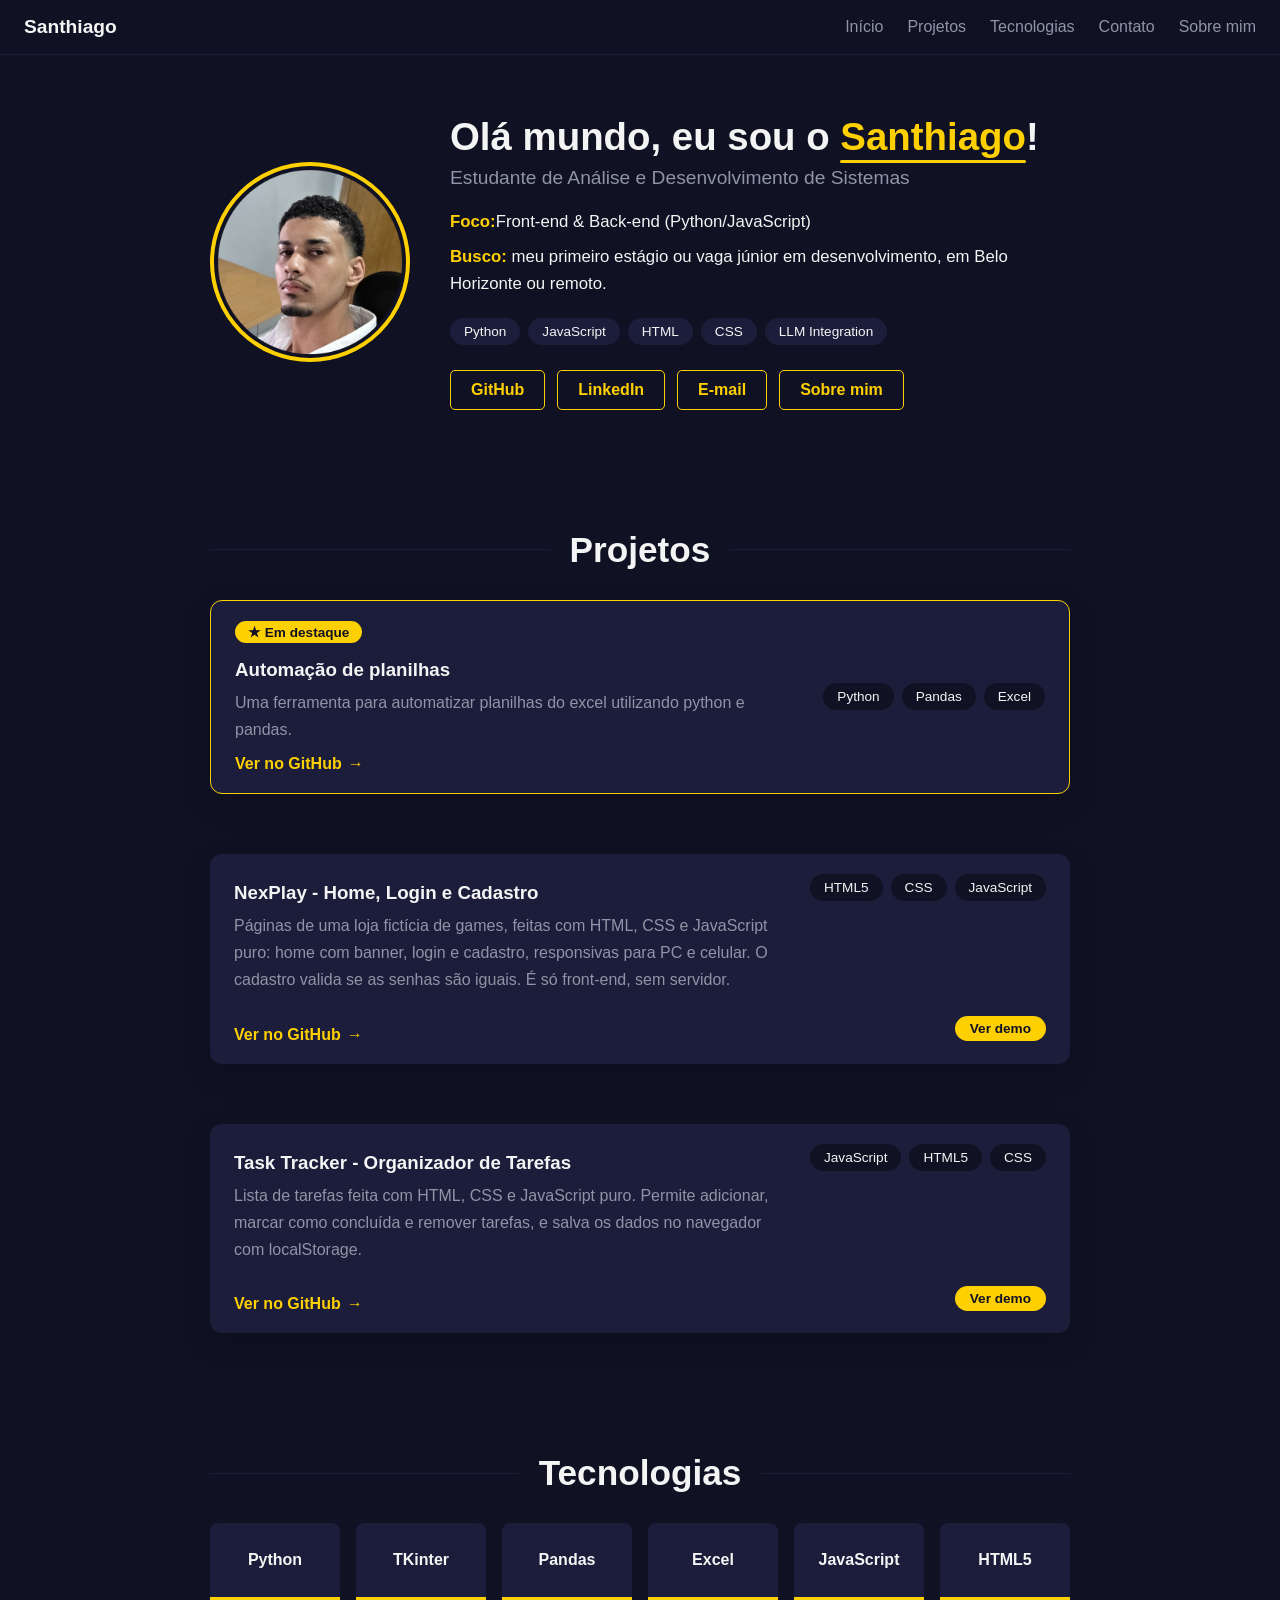
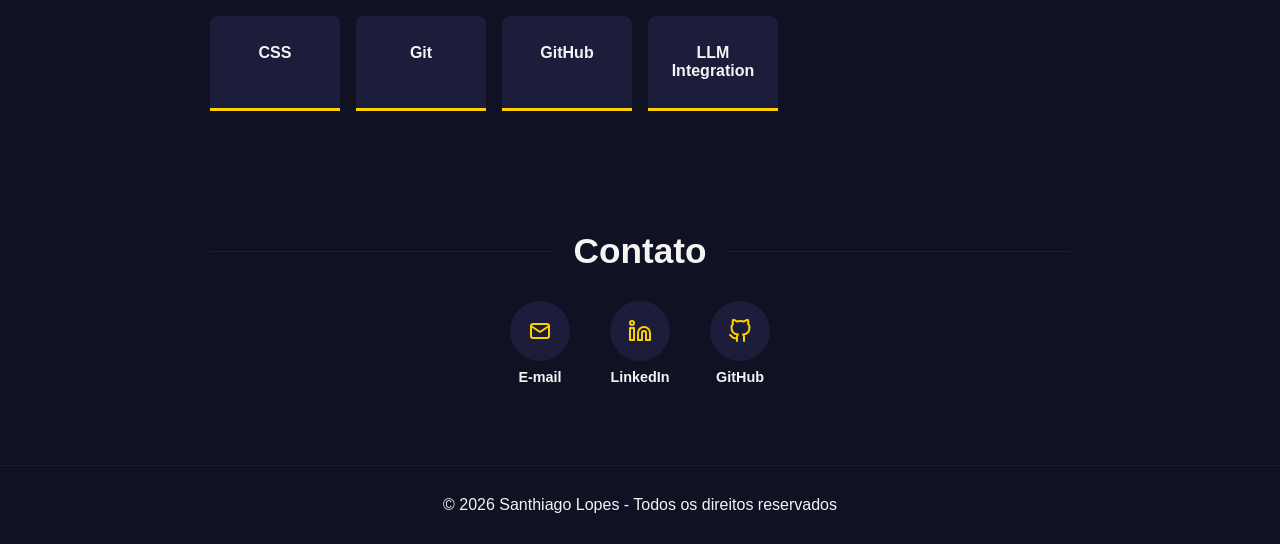
==== commit cf96bba0: "Mudanças pontuais" ====
--- a/index.html
+++ b/index.html
@@ -19,7 +19,7 @@
       <a href="#projetos">Projetos</a>
       <a href="#tecnologias">Tecnologias</a>
       <a href="#contato">Contato</a>
-      <a href="historia.html">História</a>
+      <a href="historia.html">Sobre mim</a>
     </nav>
   </header>
 
@@ -51,6 +51,7 @@
           <a href="https://www.linkedin.com/in/santsantos" class="topo-botao" target="_blank"
             rel="noopener">LinkedIn</a>
           <a href="mailto:santiagosantos2021@gmail.com" class="topo-botao">E-mail</a>
+          <a href="historia.html" class="topo-botao">Sobre mim</a>
         </div>
       </div>
     </section>
@@ -130,7 +131,7 @@
       </div>
 
     </section>
-
+    <!---->
     <!-- TECNOLOGIAS -->
     <section id="tecnologias" class="secao-tecnologias">
       <h2 class="titulo-secao revelar">Tecnologias</h2>
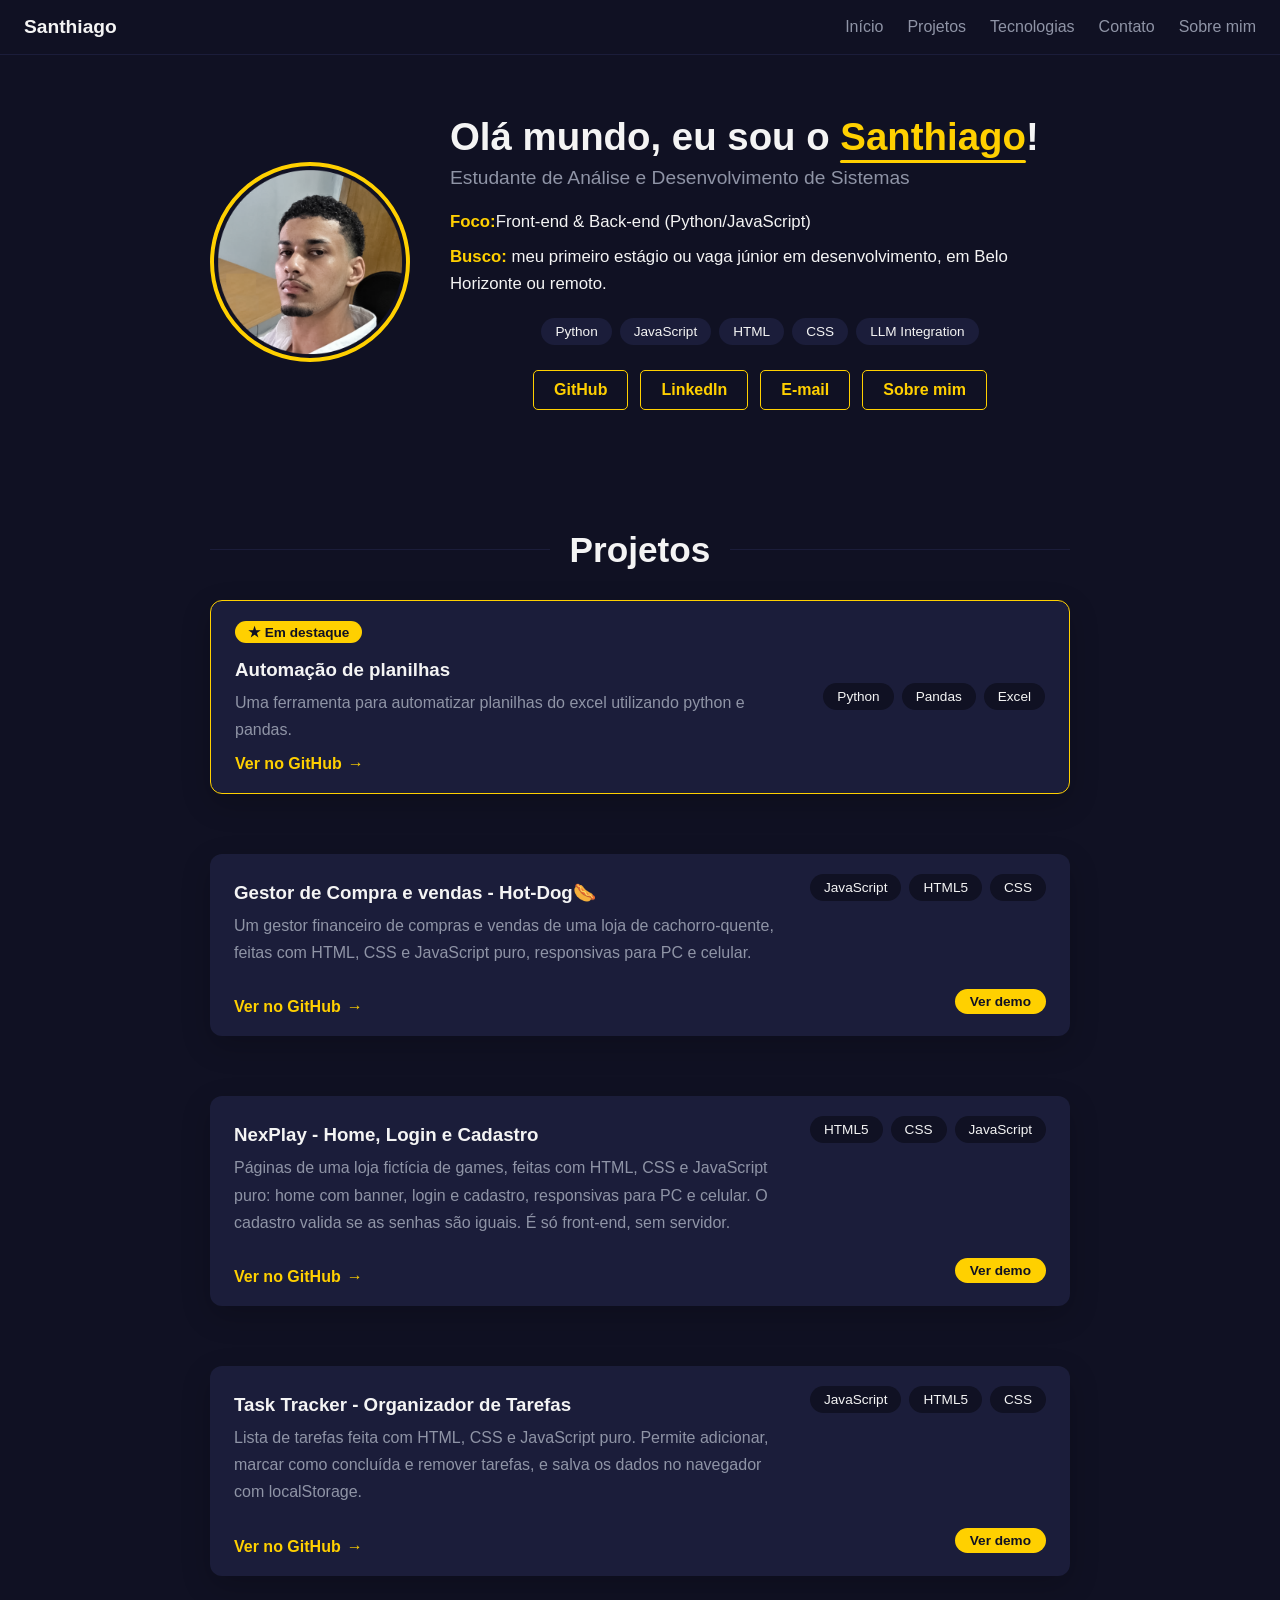
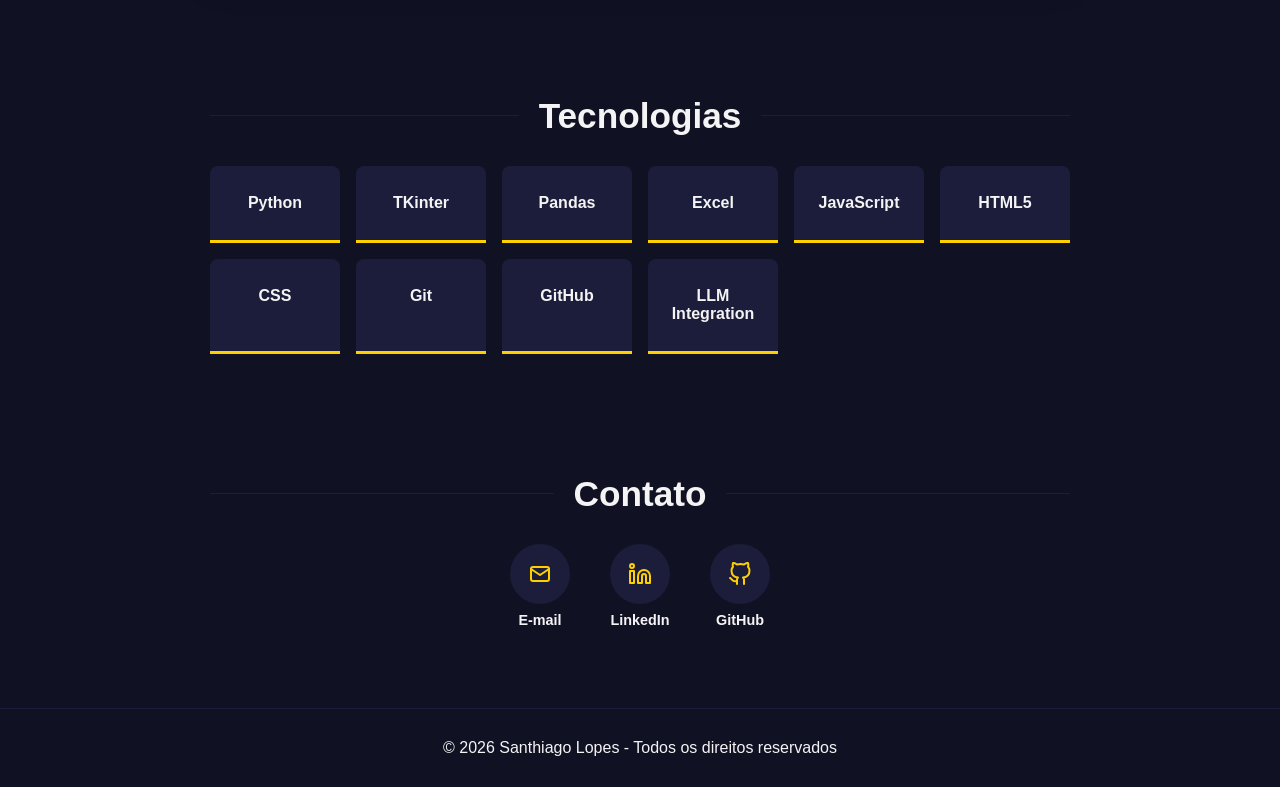
==== commit 80c9c1c5: "adição de novo projeto" ====
--- a/index.html
+++ b/index.html
@@ -60,6 +60,8 @@
     <section id="projetos" class="projetos">
       <h2 class="titulo-projetos revelar">Projetos</h2>
 
+
+
       <div class="revelar">
         <article class="projeto destaque">
           <div class="projeto-texto">
@@ -78,6 +80,29 @@
             <li>Pandas</li>
             <li>Excel</li>
           </ul>
+        </article>
+      </div>
+      <div class="revelar">
+        <article class="projeto com-demo">
+          <div class="projeto-texto">
+            <h3>Gestor de Compra e vendas - Hot-Dog🌭</h3>
+            <p>Um gestor financeiro de compras e vendas de uma loja de cachorro-quente, feitas com HTML, CSS e
+              JavaScript puro, responsivas para PC e celular.</p>
+          </div>
+
+          <ul class="tecnologias">
+            <li>JavaScript</li>
+            <li>HTML5</li>
+            <li>CSS</li>
+          </ul>
+
+          <div class="projeto-links">
+            <a class="botao" href="https://github.com/santisantos13/cachorro-quente-web" target="_blank"
+              rel="noopener noreferrer">Ver no GitHub</a>
+          </div>
+
+          <a class="botao sem-seta" href="https://santisantos13.github.io/cachorro-quente-web/" target="_blank"
+            rel="noopener noreferrer">Ver demo</a>
         </article>
       </div>
 
--- a/assets/css/style.css
+++ b/assets/css/style.css
@@ -246,12 +246,13 @@
   .topo-texto h1 {
     font-size: 2rem;
   }
-
-  .topo-habilidades,
-  .topo-botoes {
-    justify-content: center;
-  }
-}
+}
+
+.topo-habilidades,
+.topo-botoes {
+  justify-content: center;
+}
+
 
 /* ==========================================================
    TÍTULO DE SEÇÃO (com as linhas dos lados)
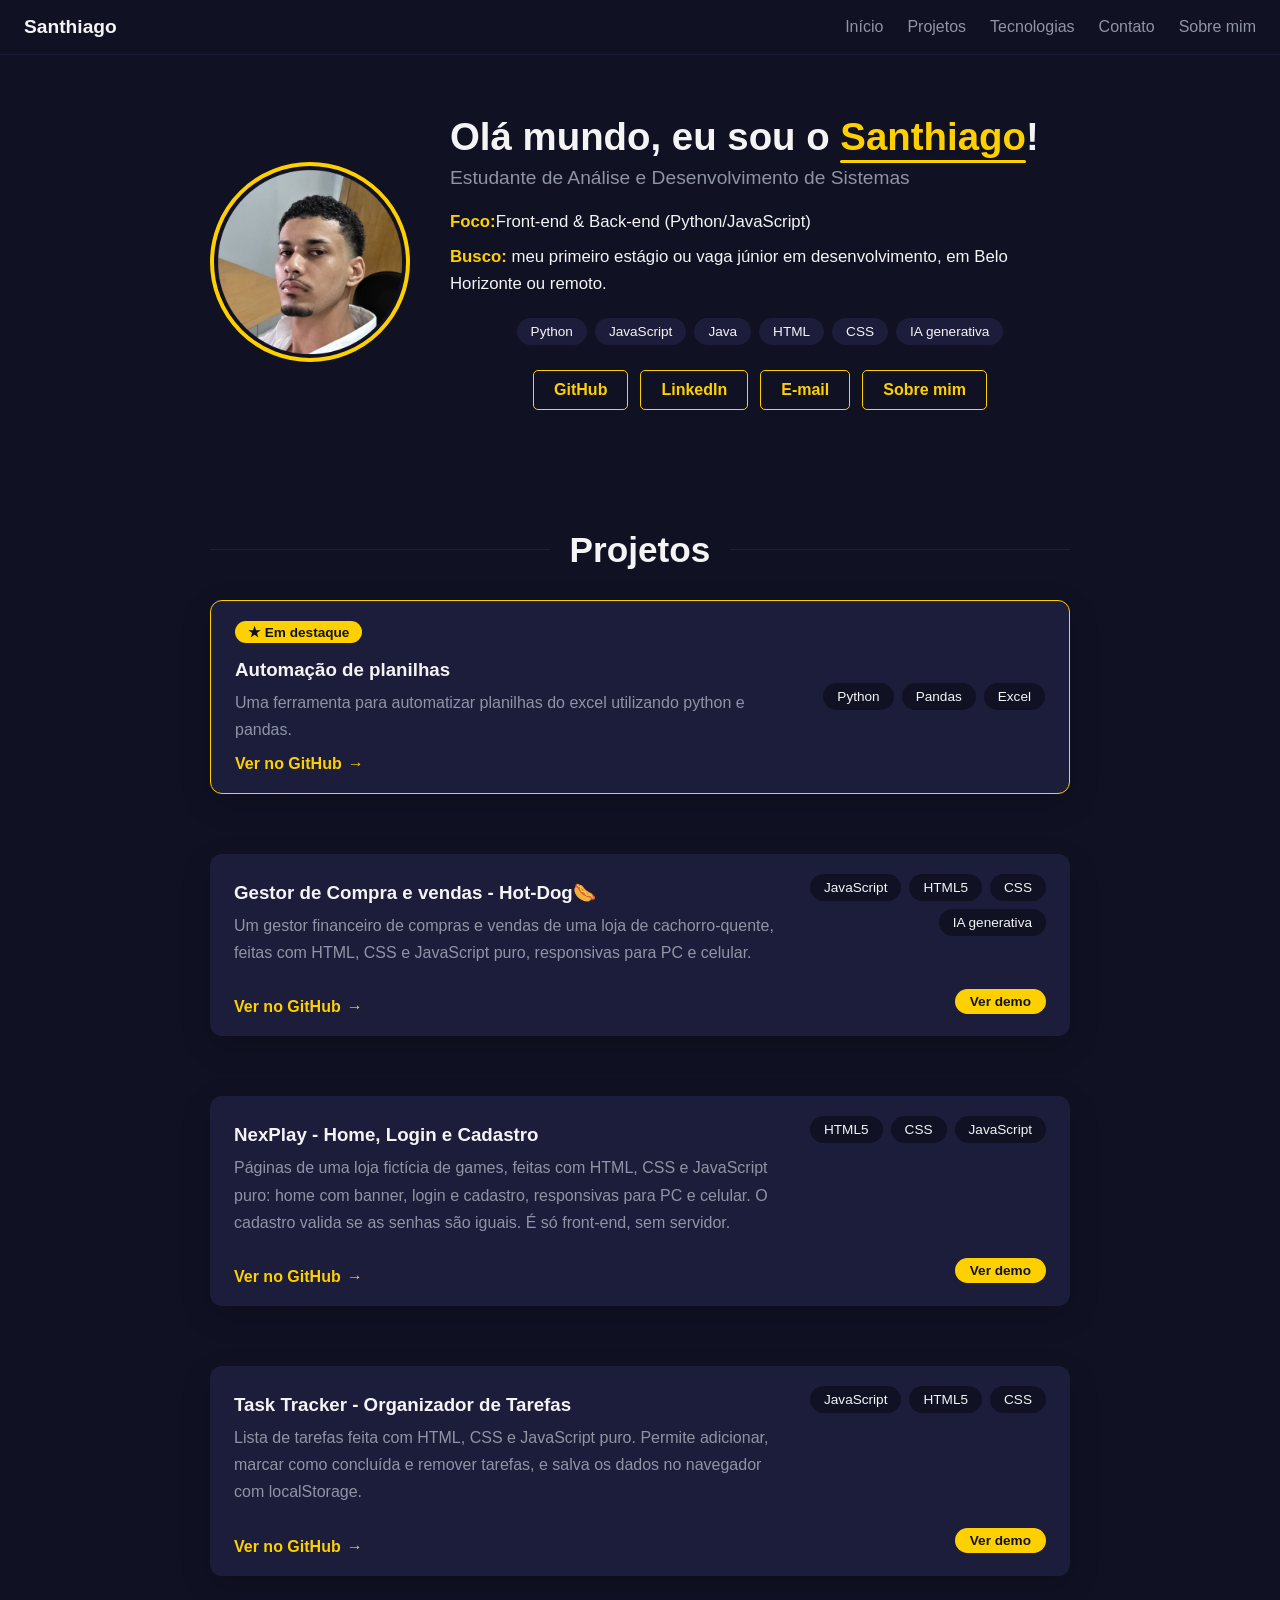
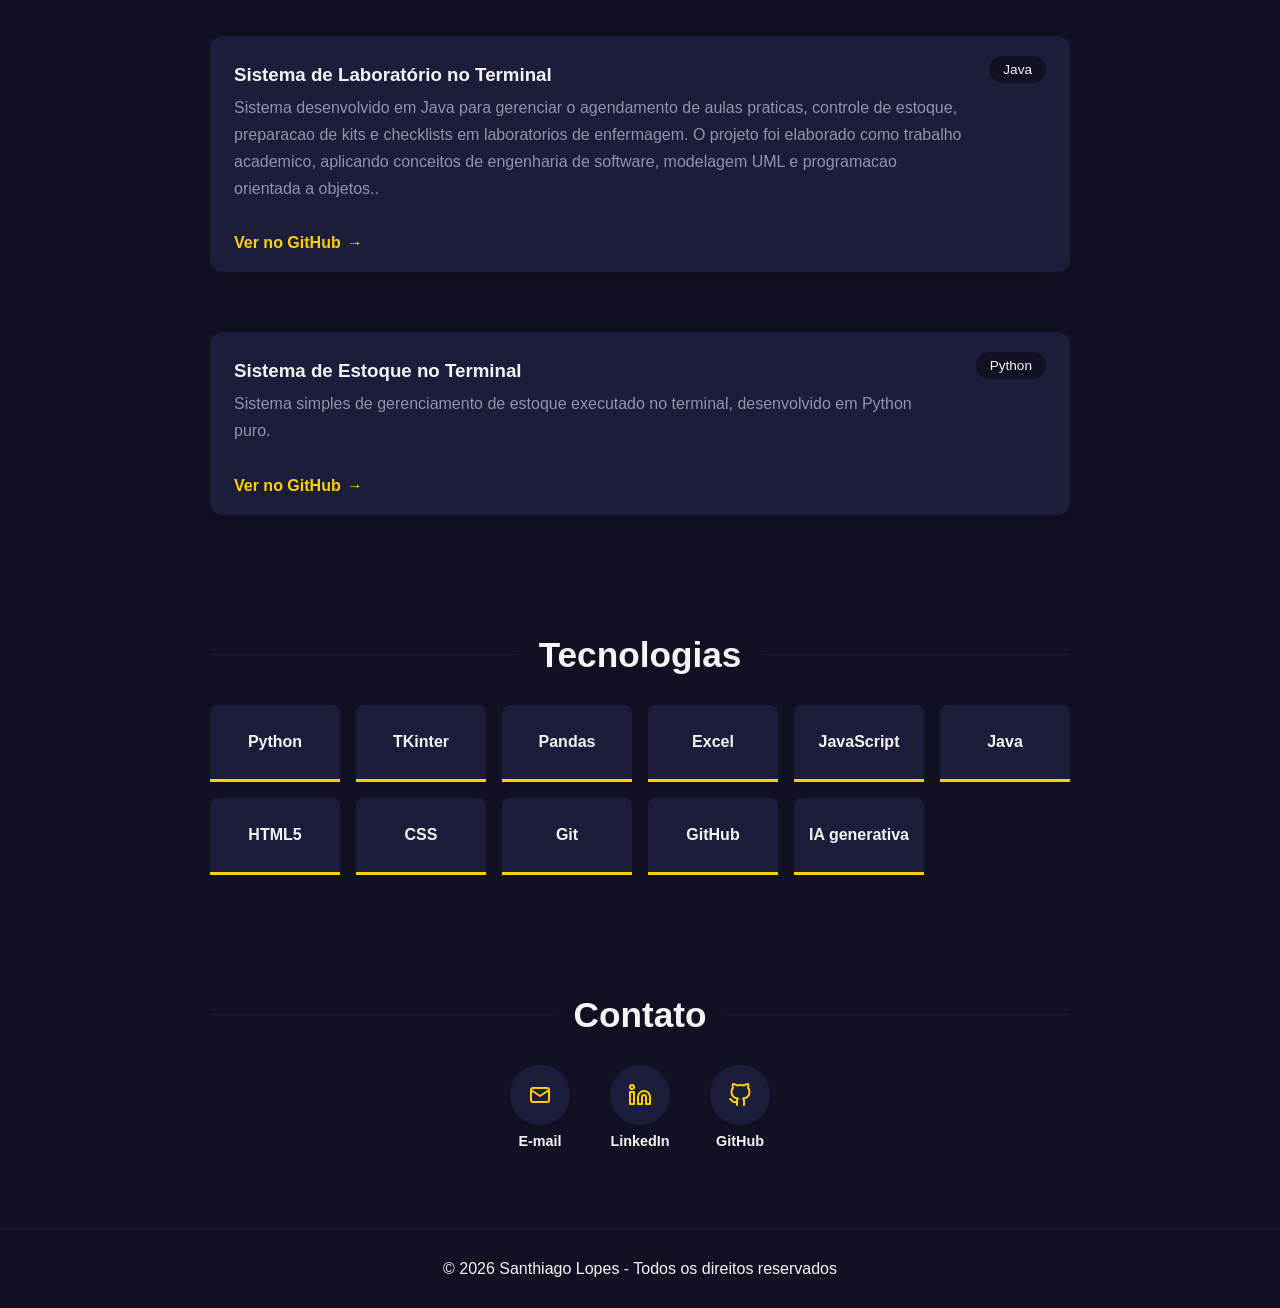
==== commit f243b24f: "correção de termo incorreto" ====
--- a/index.html
+++ b/index.html
@@ -41,9 +41,10 @@
         <ul class="topo-habilidades">
           <li>Python</li>
           <li>JavaScript</li>
+          <li>Java</li>
           <li>HTML</li>
           <li>CSS</li>
-          <li>LLM Integration</li>
+          <li>IA generativa</li>
         </ul>
 
         <div class="topo-botoes">
@@ -94,6 +95,7 @@
             <li>JavaScript</li>
             <li>HTML5</li>
             <li>CSS</li>
+            <li>IA generativa</li>
           </ul>
 
           <div class="projeto-links">
@@ -153,11 +155,47 @@
           <a class="botao sem-seta" href="https://santisantos13.github.io/task-tracker-js/" target="_blank"
             rel="noopener noreferrer">Ver demo</a>
         </article>
-      </div>
-
-    </section>
-    <!---->
-    <!-- TECNOLOGIAS -->
+
+        <div class="revelar">
+          <article class="projeto com-demo">
+            <div class="projeto-texto">
+              <h3>Sistema de Laboratório no Terminal</h3>
+              <p>Sistema desenvolvido em Java para gerenciar o agendamento de aulas praticas, controle de estoque,
+                preparacao de kits e checklists em laboratorios de enfermagem. O projeto foi elaborado como trabalho
+                academico, aplicando conceitos de engenharia de software, modelagem UML e programacao orientada a
+                objetos..</p>
+            </div>
+
+            <ul class="tecnologias">
+              <li>Java</li>
+            </ul>
+
+            <div class="projeto-links">
+              <a class="botao" href="https://github.com/santisantos13/Sistema-de-laboratorio-.git" target="_blank"
+                rel="noopener noreferrer">Ver no GitHub</a>
+            </div>
+          </article>
+        </div>
+        <div class="revelar">
+          <article class="projeto com-demo">
+            <div class="projeto-texto">
+              <h3>Sistema de Estoque no Terminal</h3>
+              <p>Sistema simples de gerenciamento de estoque executado no terminal, desenvolvido em Python puro.</p>
+            </div>
+
+            <ul class="tecnologias">
+              <li>Python</li>
+            </ul>
+
+            <div class="projeto-links">
+              <a class="botao" href="https://github.com/santisantos13/python-stock-manager.git" target="_blank"
+                rel="noopener noreferrer">Ver no GitHub</a>
+            </div>
+          </article>
+        </div>
+
+    </section>
+
     <section id="tecnologias" class="secao-tecnologias">
       <h2 class="titulo-secao revelar">Tecnologias</h2>
 
@@ -167,11 +205,12 @@
         <li>Pandas</li>
         <li>Excel</li>
         <li>JavaScript</li>
+        <li>Java</li>
         <li>HTML5</li>
         <li>CSS</li>
         <li>Git</li>
         <li>GitHub</li>
-        <li>LLM Integration</li>
+        <li>IA generativa</li>
 
       </ul>
     </section>
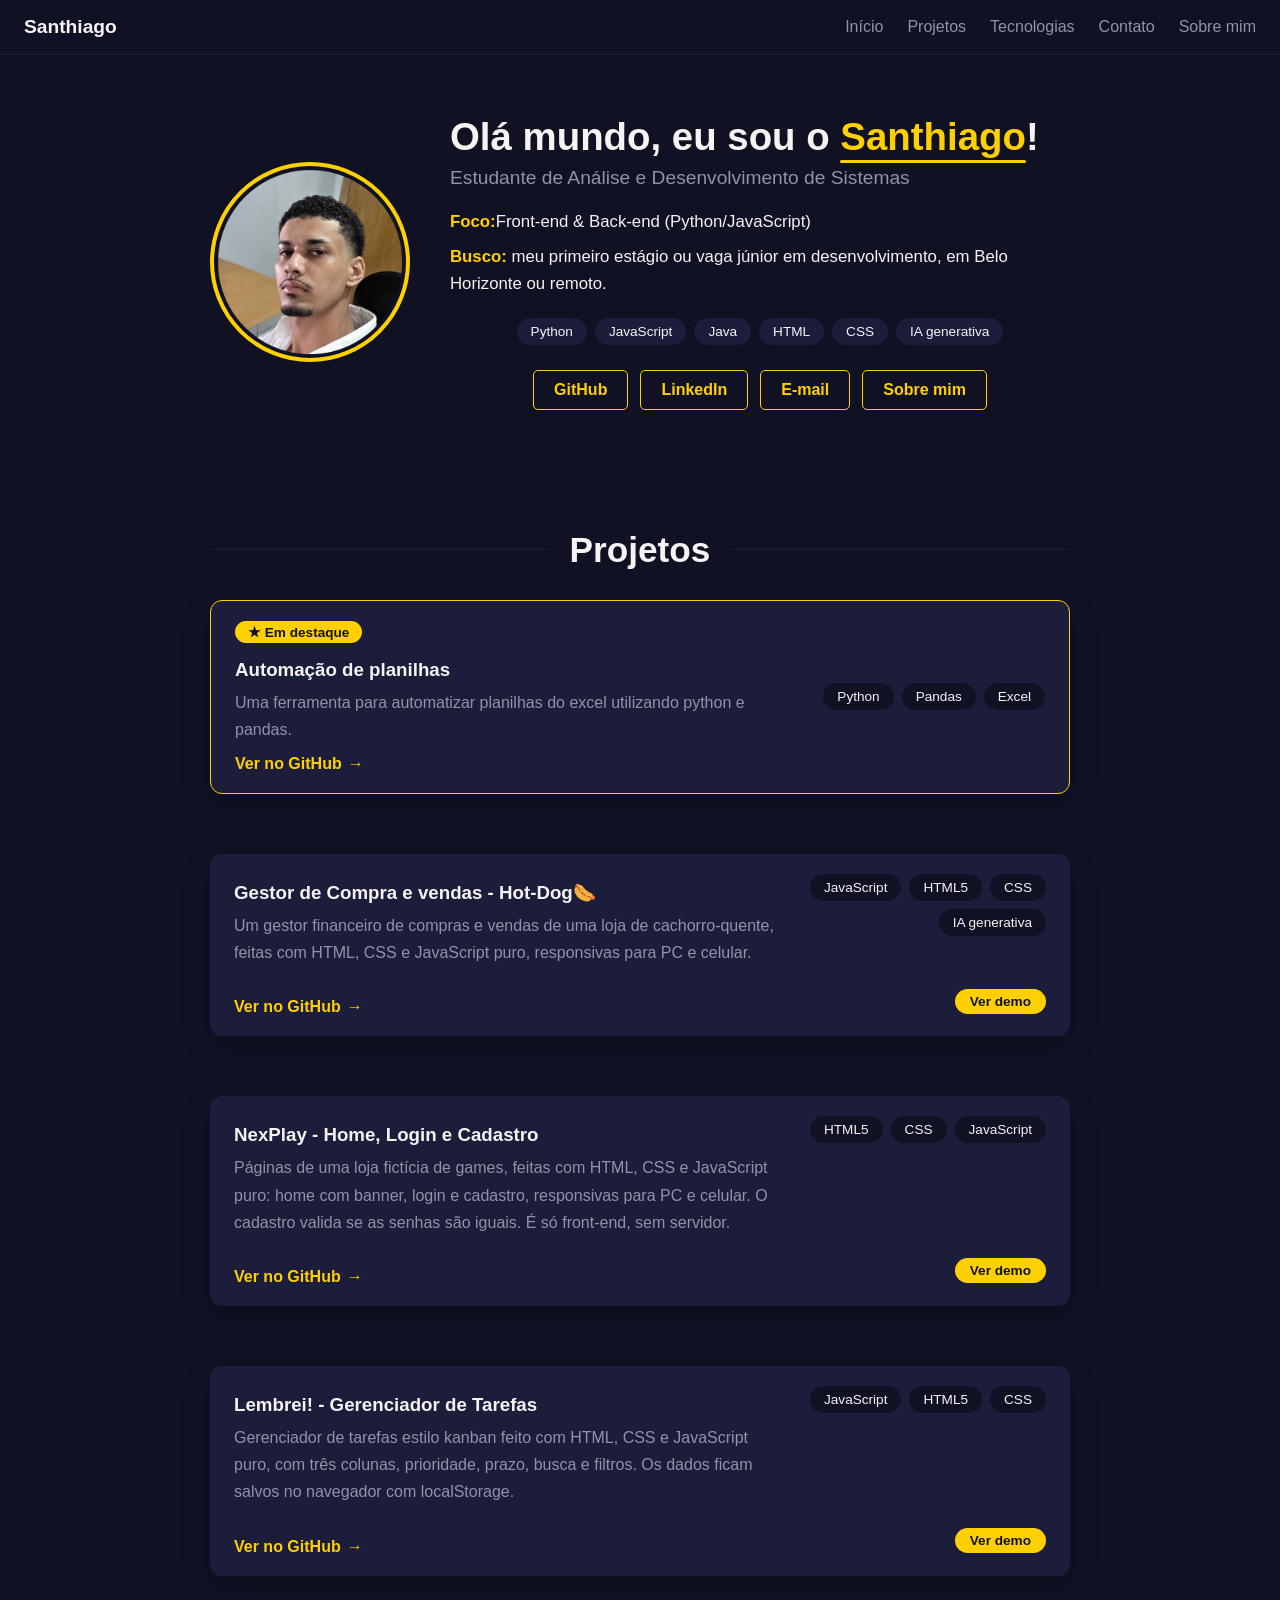
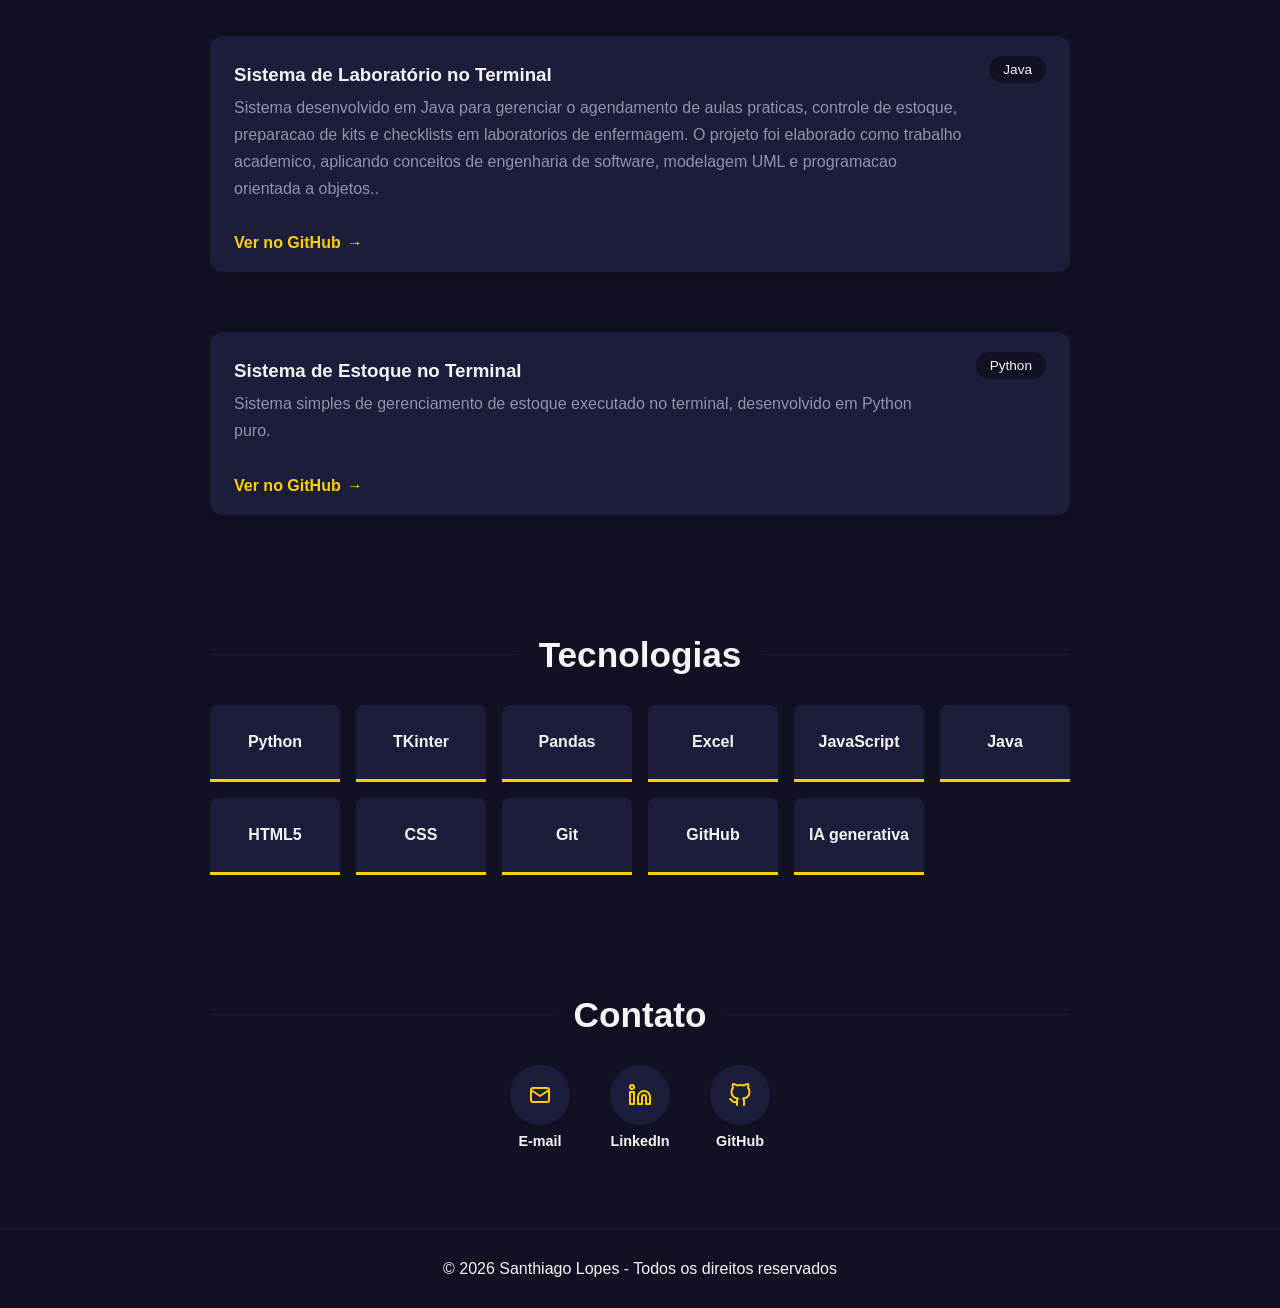
==== commit 182f8bb3: "Troca o card do Task Tracker pelo Lembrei! no portfólio Co-Authored-By: Claude Sonnet 5.5 <noreply@a" ====
--- a/index.html
+++ b/index.html
@@ -136,9 +136,9 @@
       <div class="revelar">
         <article class="projeto com-demo">
           <div class="projeto-texto">
-            <h3>Task Tracker - Organizador de Tarefas</h3>
-            <p>Lista de tarefas feita com HTML, CSS e JavaScript puro. Permite adicionar, marcar como concluída e
-              remover tarefas, e salva os dados no navegador com localStorage.</p>
+            <h3>Lembrei! - Gerenciador de Tarefas</h3>
+            <p>Gerenciador de tarefas estilo kanban feito com HTML, CSS e JavaScript puro, com três colunas,
+              prioridade, prazo, busca e filtros. Os dados ficam salvos no navegador com localStorage.</p>
           </div>
 
           <ul class="tecnologias">
@@ -148,11 +148,11 @@
           </ul>
 
           <div class="projeto-links">
-            <a class="botao" href="https://github.com/santisantos13/task-tracker-js" target="_blank"
+            <a class="botao" href="https://github.com/santisantos13/gerenciador-tarefas" target="_blank"
               rel="noopener noreferrer">Ver no GitHub</a>
           </div>
 
-          <a class="botao sem-seta" href="https://santisantos13.github.io/task-tracker-js/" target="_blank"
+          <a class="botao sem-seta" href="https://santisantos13.github.io/gerenciador-tarefas/" target="_blank"
             rel="noopener noreferrer">Ver demo</a>
         </article>
 
@@ -272,4 +272,4 @@
   <script src="assets/js/main.js"></script>
 </body>
 
-</html>+</html>
